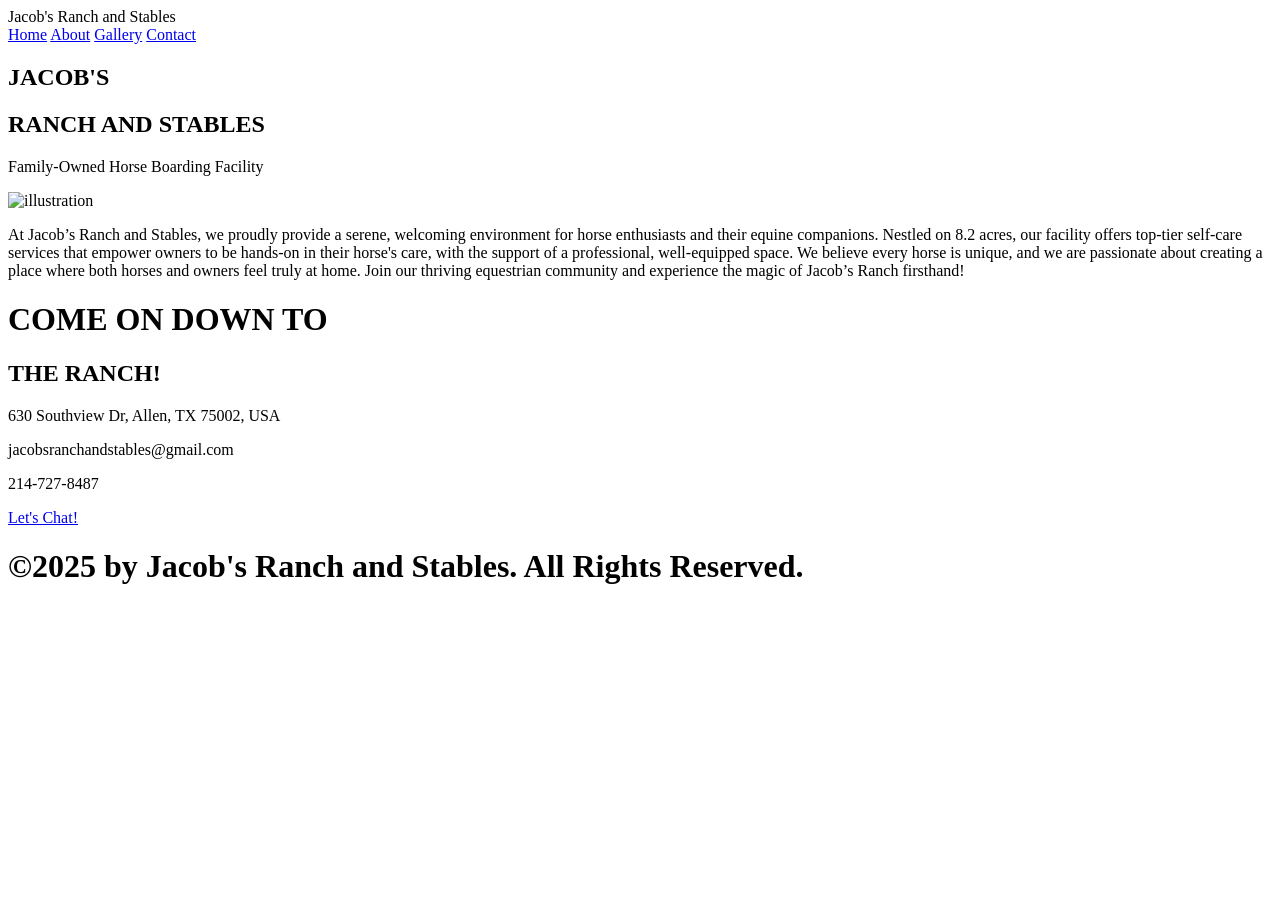
==== index.html @ 166f8150 "with favicon" ====
<!DOCTYPE html>
<html lang="en">

<head>
    <link rel="icon" href="/favicon.png" type="image/png" />
    <meta charset="UTF-8"/>
    <meta name="viewport" content="width=device-width,
    initial-scale=1.0"/>
    <title>Jacob's Ranch and Stables</title>
    <link rel="stylesheet" href="styles.css"/>
</head>

<body>
    <nav>
        <div class="logo">Jacob's Ranch and Stables</div>
        <div class="nav-items">
            <a href="index.html">Home</a>
            <a href="about.html">About</a>
            <!-- <a href="team.html">Meet The Team</a> -->
            <a href="gallery.html">Gallery</a>
            <a href="contact.html">Contact</a>
        </div>
    </nav>
    
    
    
    <section class="hero">
        <div class="title">
            <h1>JACOB'S</h1>
            <h2>RANCH AND STABLES</h2>
            <p>Family-Owned Horse Boarding Facility</p>

        </div>
        <img src="./stables.jpg" alt="illustration" class="hero-image">
    </section>


    <!---about us section -->
    <div class="services">
        <!-- <h1>ABOUT US</h1> -->
        <div class="about">
                <p> At Jacob’s Ranch and Stables, we proudly provide a serene, welcoming environment for horse enthusiasts and their equine companions. Nestled on 8.2 acres, our facility offers top-tier self-care services that empower owners to be hands-on in their horse's care, with the support of a professional, well-equipped space. We believe every horse is unique, and we are passionate about creating a place where both horses and owners feel truly at home. Join our thriving equestrian community and experience the magic of Jacob’s Ranch firsthand!
                </p>
        </div>
    </div>

    <div class="comedown">
        <h1>COME ON DOWN TO</h1>
        <h2>THE RANCH!</h2>
        <p>630 Southview Dr, Allen, TX 75002, USA</p>
        <p>jacobsranchandstables@gmail.com</p>
        <p>214-727-8487</p>
        <a href="contact.html" class="chat-button">Let's Chat!</a>
    </div>
    
    

        <div class="copyright">
            <h1>©2025 by Jacob's Ranch and Stables. All Rights Reserved.</h1>
        </div>
        

</body>

</html>
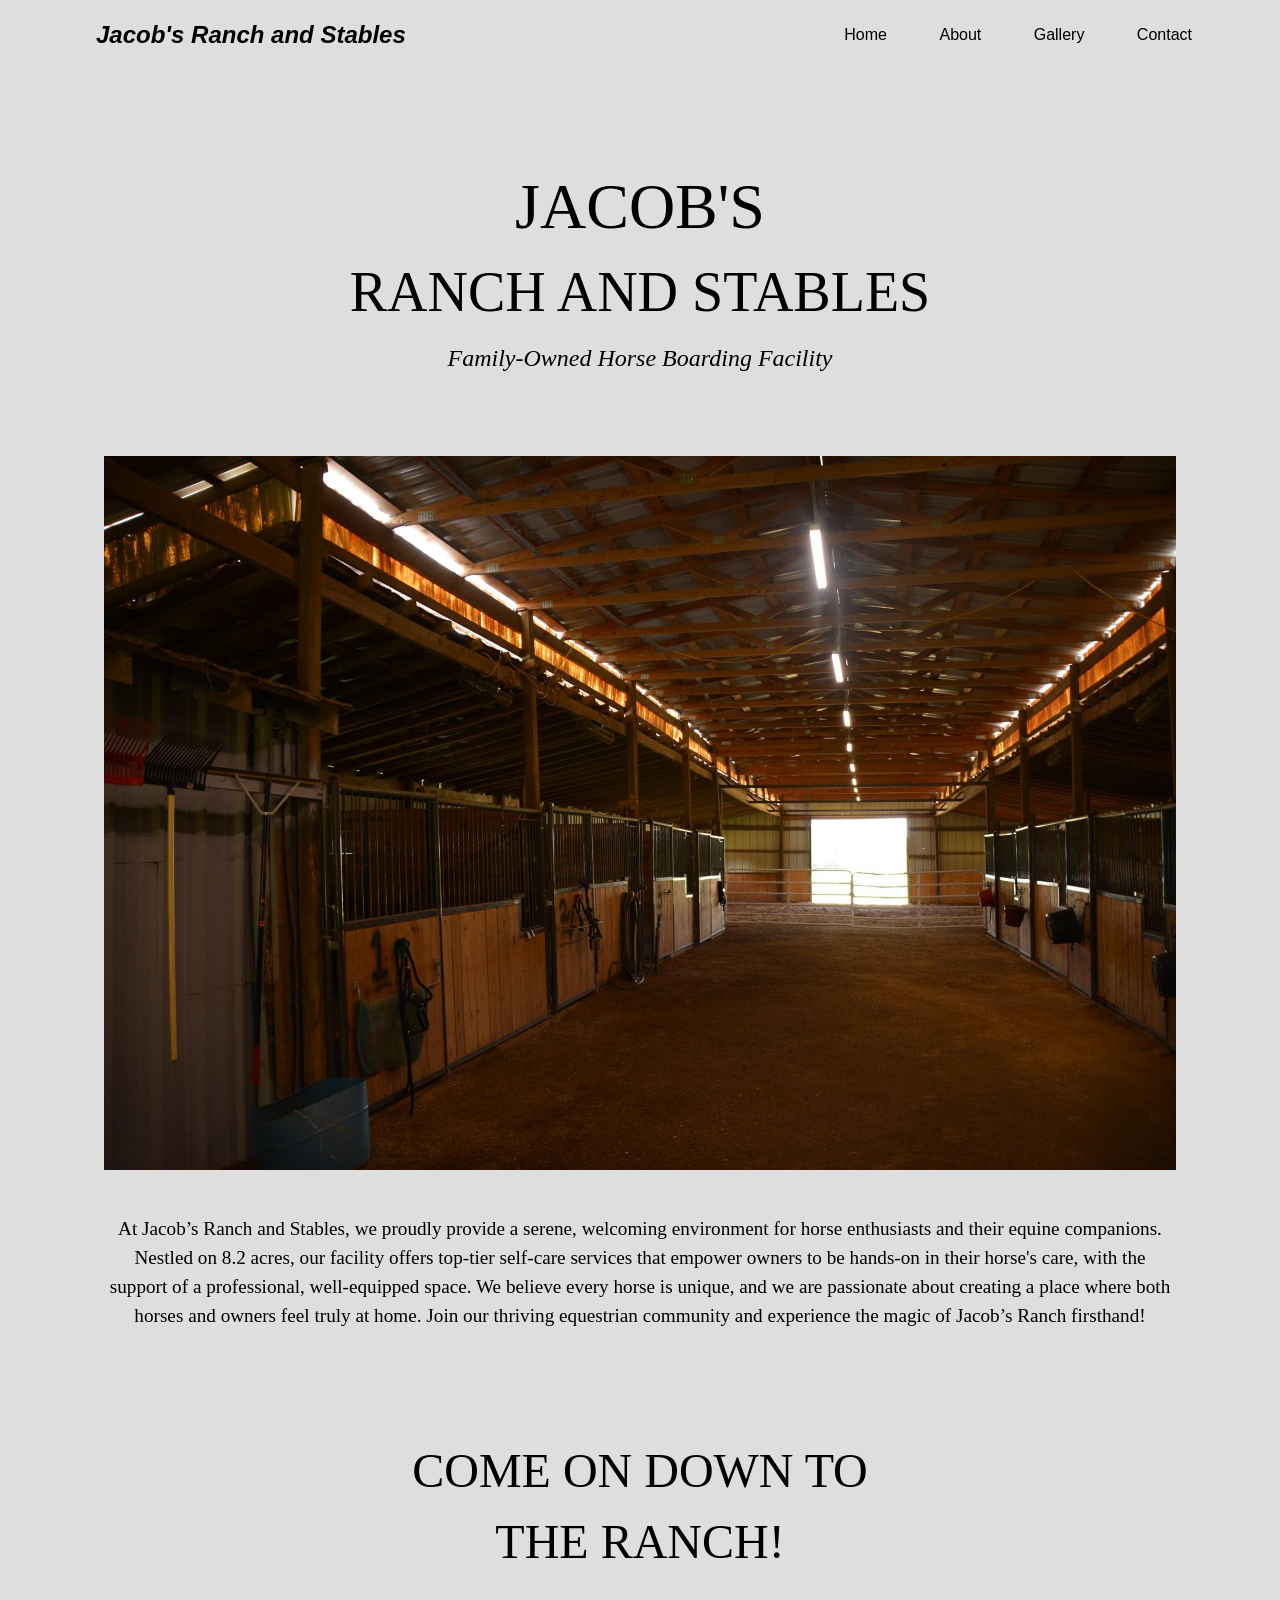
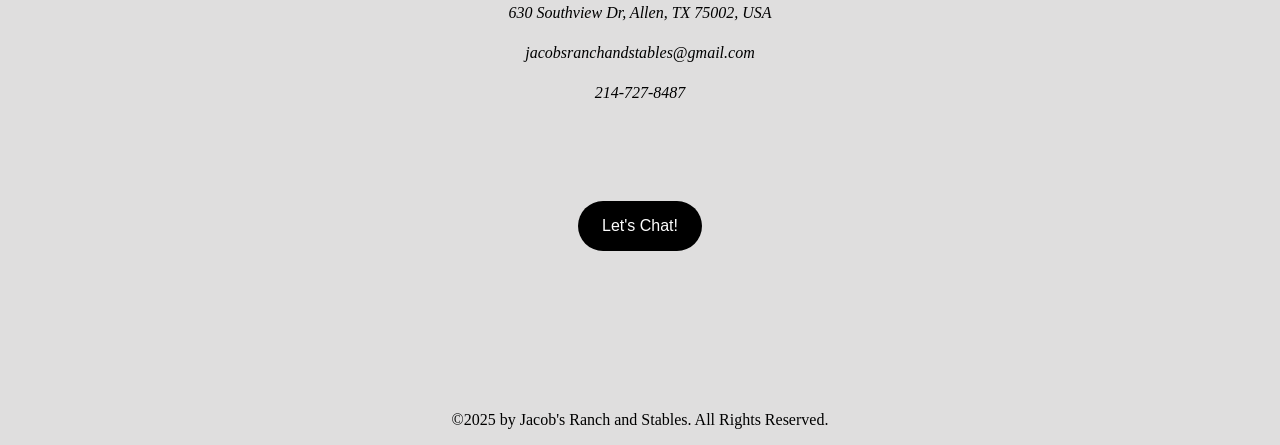
==== commit 6e0cf60a: "fixes + responsive" ====
--- a/index.html
+++ b/index.html
@@ -1,65 +1,81 @@
 <!DOCTYPE html>
 <html lang="en">
+  <head>
+    <link rel="icon" href="images/favicon.png" type="image/png" />
+    <meta charset="UTF-8" />
+    <meta
+      name="viewport"
+      content="width=device-width,
+    initial-scale=1.0"
+    />
+    <title>Jacob's Ranch and Stables</title>
+    <link rel="stylesheet" href="styles.css" />
+  </head>
 
-<head>
-    <link rel="icon" href="/favicon.png" type="image/png" />
-    <meta charset="UTF-8"/>
-    <meta name="viewport" content="width=device-width,
-    initial-scale=1.0"/>
-    <title>Jacob's Ranch and Stables</title>
-    <link rel="stylesheet" href="styles.css"/>
-</head>
+  <body>
+    <nav>
+      <div class="logo">Jacob's Ranch and Stables</div>
+      <div class="nav-items">
+        <a href="index.html">Home</a>
+        <a href="about.html">About</a>
+        <!-- <a href="team.html">Meet The Team</a> -->
+        <a href="gallery.html">Gallery</a>
+        <a href="contact.html">Contact</a>
+      </div>
+      <!-- HAMBURGER (mobile only) -->
+      <div class="hamburger">
+        <span></span>
+        <span></span>
+        <span></span>
+      </div>
 
-<body>
-    <nav>
-        <div class="logo">Jacob's Ranch and Stables</div>
-        <div class="nav-items">
-            <a href="index.html">Home</a>
-            <a href="about.html">About</a>
-            <!-- <a href="team.html">Meet The Team</a> -->
-            <a href="gallery.html">Gallery</a>
-            <a href="contact.html">Contact</a>
-        </div>
+      <!-- MOBILE MENU -->
+      <div class="mobile-menu">
+        <a href="index.html">Home</a>
+        <a href="about.html">About</a>
+        <a href="gallery.html">Gallery</a>
+        <a href="contact.html">Contact</a>
+      </div>
     </nav>
-    
-    
-    
+
     <section class="hero">
-        <div class="title">
-            <h1>JACOB'S</h1>
-            <h2>RANCH AND STABLES</h2>
-            <p>Family-Owned Horse Boarding Facility</p>
-
-        </div>
-        <img src="./stables.jpg" alt="illustration" class="hero-image">
+      <div class="title">
+        <h1>JACOB'S</h1>
+        <h2>RANCH AND STABLES</h2>
+        <p>Family-Owned Horse Boarding Facility</p>
+      </div>
+      <img src="images/stables.jpg" alt="illustration" class="hero-image" />
     </section>
-
 
     <!---about us section -->
     <div class="services">
-        <!-- <h1>ABOUT US</h1> -->
-        <div class="about">
-                <p> At Jacob’s Ranch and Stables, we proudly provide a serene, welcoming environment for horse enthusiasts and their equine companions. Nestled on 8.2 acres, our facility offers top-tier self-care services that empower owners to be hands-on in their horse's care, with the support of a professional, well-equipped space. We believe every horse is unique, and we are passionate about creating a place where both horses and owners feel truly at home. Join our thriving equestrian community and experience the magic of Jacob’s Ranch firsthand!
-                </p>
-        </div>
+      <!-- <h1>ABOUT US</h1> -->
+      <div class="about">
+        <p>
+          At Jacob’s Ranch and Stables, we proudly provide a serene, welcoming
+          environment for horse enthusiasts and their equine companions. Nestled
+          on 8.2 acres, our facility offers top-tier self-care services that
+          empower owners to be hands-on in their horse's care, with the support
+          of a professional, well-equipped space. We believe every horse is
+          unique, and we are passionate about creating a place where both horses
+          and owners feel truly at home. Join our thriving equestrian community
+          and experience the magic of Jacob’s Ranch firsthand!
+        </p>
+      </div>
     </div>
 
     <div class="comedown">
-        <h1>COME ON DOWN TO</h1>
-        <h2>THE RANCH!</h2>
-        <p>630 Southview Dr, Allen, TX 75002, USA</p>
-        <p>jacobsranchandstables@gmail.com</p>
-        <p>214-727-8487</p>
-        <a href="contact.html" class="chat-button">Let's Chat!</a>
+      <h1>COME ON DOWN TO</h1>
+      <h2>THE RANCH!</h2>
+      <p>630 Southview Dr, Allen, TX 75002, USA</p>
+      <p>jacobsranchandstables@gmail.com</p>
+      <p>214-727-8487</p>
+      <a href="contact.html" class="chat-button">Let's Chat!</a>
     </div>
-    
-    
 
-        <div class="copyright">
-            <h1>©2025 by Jacob's Ranch and Stables. All Rights Reserved.</h1>
-        </div>
-        
-
-</body>
-
+    <div class="copyright">
+      <h1>©2025 by Jacob's Ranch and Stables. All Rights Reserved.</h1>
+    </div>
+    <script src="hamburger.js"></script>
+  </body>
 </html>
--- a/styles.css
+++ b/styles.css
@@ -0,0 +1,901 @@
+* {
+  box-sizing: border-box;
+  margin: 0;
+  padding: 0;
+  font-family: "Trebuchet MS", "Lucida Sans Unicode", "Lucida Grande",
+    "Lucida Sans", Arial, sans-serif;
+}
+html,
+body {
+  min-height: 100%;
+  background-color: #d3d1d178;
+}
+
+body {
+  display: flex;
+  flex-direction: column;
+}
+
+main {
+  flex: 1; /* Pushes footer to bottom */
+}
+
+/* HOME PAGE */
+nav {
+  height: 5vh; /* Set height relative to viewport height */
+  display: flex;
+  justify-content: space-between;
+  align-items: center;
+  padding: 0rem calc((100vw - 90%) / 2);
+  top: 1vw; /* top spacing*/
+}
+
+nav {
+  position: relative;
+  z-index: 1000;
+}
+
+.logo {
+  color: #000000;
+  font-size: 1.5rem; /* Use rem for font size */
+  font-weight: bold;
+  font-style: italic;
+  padding: 0 2rem;
+}
+
+nav .nav-items a {
+  text-decoration: none;
+  color: #000000;
+  padding: 0 1.5rem;
+  transition: color 0.3s ease-in-out;
+}
+
+nav .nav-items a:hover {
+  color: #000ac0 !important;
+}
+
+.hero {
+  display: flex;
+  flex-direction: column;
+  justify-content: center;
+  align-items: center;
+  height: auto;
+  text-align: center;
+  padding: 5vh 5vw; /* Tighter padding using relative units */
+  max-width: 1200px; /* Set max-width to prevent it from stretching too wide */
+  margin: 0 auto; /* Center align horizontally */
+}
+
+.hero {
+  position: relative;
+  z-index: 1;
+}
+
+.hero-image {
+  width: 100%;
+  max-width: 100%;
+  height: auto;
+  margin-top: 0rem;
+  margin-bottom: 0rem;
+  object-fit: cover;
+  display: block;
+}
+
+.title h1 {
+  margin-top: 5rem;
+  margin-bottom: 1rem;
+  font-size: 4rem; /* Use rem */
+  font-family: "Playfair Display", serif;
+  font-weight: 300;
+}
+
+.title h2 {
+  margin-top: 0rem;
+  margin-bottom: 1rem;
+  font-size: 3.5rem; /* Use rem */
+  font-family: "Playfair Display", serif;
+  font-weight: 300;
+}
+
+.title p {
+  margin-bottom: 5rem;
+  font-size: 1.5rem;
+  line-height: 1.5;
+  font-family: "Linotype Didot", serif;
+  font-style: italic;
+}
+
+/* About Us section */
+.services {
+  display: flex;
+  flex-direction: column; /* Align items vertically */
+  align-items: center; /* Center items horizontally */
+  height: auto;
+  padding: 5rem 5vw; /* Add padding for spacing */
+  max-width: 1200px; /* Set max-width to limit the size */
+  margin: 0 auto; /* Center align content */
+}
+
+.services h1 {
+  margin-top: 0 rem; /* Adjust the top margin */
+  margin-bottom: 2rem;
+  font-size: 3rem;
+  font-family: "Playfair Display", serif;
+  font-weight: 1;
+  letter-spacing: 0px;
+}
+
+.services p {
+  margin-top: -5rem;
+  margin-bottom: 0rem;
+  font-size: 1.2rem;
+  line-height: 1.5;
+  text-align: center;
+  font-family: "Palatino Linotype", serif;
+  text-indent: 0rem;
+}
+
+/* Comdown section */
+.comedown {
+  margin-top: 2rem;
+  display: flex;
+  flex-direction: column;
+  justify-content: center;
+  align-items: center;
+  text-align: center;
+}
+
+.comedown .chat-button {
+  display: inline-block;
+  margin-top: 5rem;
+  padding: 1rem 1.5rem;
+  font-size: 1rem;
+  border: none;
+  text-decoration: none;
+  color: #fdfdfd;
+  background: #000000;
+  cursor: pointer;
+  border-radius: 50px;
+  text-align: center;
+  transition: background 0.3s ease-in-out;
+}
+
+.comedown .chat-button:hover {
+  background: #0023eb;
+  color: #ffffff;
+}
+
+.comedown h1 {
+  margin-top: 10 rem;
+  margin-bottom: 1rem;
+  font-size: 3rem;
+  font-family: "Playfair Display", serif;
+  font-weight: 100;
+}
+
+.comedown h2 {
+  margin-top: 0;
+  margin-bottom: 2rem;
+  font-size: 3rem;
+  font-family: "Playfair Display", serif;
+  font-weight: 100;
+}
+
+.comedown p {
+  margin-bottom: 1rem;
+  font-size: 1rem;
+  line-height: 1.5;
+  font-family: "Linotype Didot", serif;
+  font-style: italic;
+}
+
+/* Copyright */
+.copyright h1 {
+  display: flex;
+  flex-direction: column;
+  justify-content: center;
+  align-items: center;
+  text-align: center;
+  margin-top: 10rem;
+  margin-bottom: 1rem;
+  font-size: 1rem;
+  font-family: "Playfair Display", serif;
+  font-weight: 100;
+}
+
+/* ABOUT PAGE */
+.about-section {
+  position: relative; /* Allows absolute positioning of the image */
+  display: flex;
+  align-items: center; /* Vertically center the content */
+  justify-content: flex-start; /* Align text content to the left */
+  height: 100vh; /* Full viewport height */
+  padding: 0 5vw 0 5vw; /* Add space on both sides of the screen */
+}
+
+.about-image {
+  position: absolute; /* Image is positioned absolutely */
+  top: 5vw; /* Add margin to the top side of the image */
+  right: 5vw; /* Add margin to the right side of the image */
+  width: 55%; /* Image width is set to 55% */
+  height: 100%; /* Ensure the image takes the full height of the section */
+  background-image: url("images/1Horse.jpg"); /* Set the image */
+  background-size: cover; /* Ensure the image covers the section */
+  background-position: center; /* Position the image in the center */
+  background-repeat: no-repeat;
+  z-index: 0; /* Image stays behind the text box */
+}
+
+.about-content {
+  position: relative; /* Ensure content stays above the image */
+  background: rgba(244, 243, 243, 0.74); /* Transparent background */
+  padding: 2rem; /* Padding inside the text box */
+  max-width: 600px; /* Limit the max width of the text box */
+  width: 45%; /* Text box width is 45% of the section */
+  z-index: 1; /* Ensure content stays above the image */
+  box-shadow: 0px 10px 30px rgba(0, 0, 0, 0.1); /* Shadow for readability */
+  text-align: left; /* Align the text to the left */
+  top: 5vw; /* Add margin to the top side of the text box */
+}
+
+.about-content h1 {
+  font-size: 2.6rem;
+  font-family: "Playfair Display", serif;
+  font-weight: 100;
+  margin-bottom: 20px;
+  text-align: center;
+}
+
+.about-content p {
+  font-size: 1rem;
+  line-height: 1.6;
+  font-family: "Raleway", serif;
+  color: #000000;
+  margin-bottom: 20px;
+  padding-left: 2rem; /* Moves the paragraph text slightly to the right */
+  text-indent: 1rem;
+}
+
+/* Ensuring responsiveness for smaller screens */
+@media screen and (max-width: 1024px) {
+  .about-image {
+    width: 100%; /* Image spans full width */
+    height: 50vh; /* Adjust image height */
+    right: 0; /* Reset the right margin */
+  }
+
+  .about-content {
+    max-width: 100%; /* Text box takes full width on smaller screens */
+    margin-left: 0; /* Reset margin */
+  }
+}
+
+@media screen and (max-width: 768px) {
+  .about-image {
+    height: 40vh; /* Further reduce image height */
+  }
+
+  .about-content {
+    max-width: 100%; /* Text box takes full width on mobile */
+  }
+}
+
+/* Amenities section */
+.amenities {
+  padding-top: 5rem;
+  display: flex;
+  flex-direction: column;
+  justify-content: center;
+  align-items: center;
+  text-align: center;
+  padding-bottom: 5rem;
+}
+
+.amenities h1 {
+  margin-top: 7rem;
+  margin-bottom: 3rem;
+  font-size: 1.2rem;
+  font-family: "Linotype Didot", serif;
+  font-weight: 100;
+  font-style: italic;
+}
+
+.amenities h2 {
+  margin-bottom: 3rem;
+  font-size: 3rem;
+  font-family: "Playfair Display", serif;
+  font-weight: 100;
+}
+
+/* Grid for Amenities */
+.amenities-grid {
+  display: grid;
+  grid-template-columns: repeat(3, 1fr);
+  gap: 2rem 6rem;
+  max-width: 1200px;
+  width: 60%;
+}
+
+.amenities-grid p {
+  font-size: 1.3rem;
+  font-family: "Times New Roman", sans-serif;
+  font-weight: 400;
+  margin-bottom: 1.2rem;
+}
+
+/* Services Section */
+.services-title {
+  text-align: center;
+  margin-top: 5rem;
+  margin-bottom: 2rem;
+}
+
+.services-title h2 {
+  font-size: 3rem;
+  font-family: "Playfair Display", serif;
+  font-weight: 100;
+}
+
+.services-section {
+  position: relative;
+  background-image: url("images/mainBack.jpg");
+  background-size: cover;
+  background-position: center;
+  background-repeat: no-repeat;
+  padding: 10rem 10%;
+  text-align: center;
+}
+
+.services-container {
+  display: flex;
+  justify-content: center;
+  gap: 3rem;
+  max-width: 1200px;
+  margin: 0 auto;
+  position: relative;
+  z-index: 2;
+}
+
+.service-box {
+  background: rgba(255, 255, 255, 0.9);
+  padding: 2rem;
+  max-width: 260px;
+  text-align: center;
+  border-radius: 0px;
+  box-shadow: 0px 10px 30px rgba(0, 0, 0, 0.1);
+  position: relative;
+}
+
+.service-box h3 {
+  margin-bottom: 1rem;
+  font-size: 1.4rem;
+  font-family: "Playfair Display", serif;
+}
+
+.service-box p {
+  font-size: 1rem;
+  font-family: "Linotype Didot", serif;
+  font-weight: 100;
+  font-style: italic;
+}
+
+/* Number Circles */
+.service-number {
+  position: absolute;
+  top: -30px;
+  left: 50%;
+  transform: translateX(-50%);
+  width: 60px;
+  height: 60px;
+  background: rgba(240, 240, 240, 0.9);
+  border-radius: 50%;
+  font-size: 1.5rem;
+  font-weight: bold;
+  display: flex;
+  justify-content: center;
+  align-items: center;
+}
+
+/* MEET THE TEAM PAGE */
+.team-section {
+  text-align: center;
+  padding: 5rem 0;
+}
+
+.team-section h1 {
+  font-size: 4rem;
+  font-family: "Playfair Display", serif;
+  font-weight: 100;
+  margin-bottom: 60px;
+}
+
+/* Slideshow Container */
+.slideshow-container {
+  position: relative;
+  max-width: 900px;
+  margin: auto;
+}
+
+/* Team Member Container */
+.team-member {
+  display: none;
+  align-items: center;
+  justify-content: space-between;
+  width: 100%;
+  padding: 2rem;
+  background: #f8f8f8;
+  border-radius: 10px;
+  box-shadow: 0px 10px 30px rgba(0, 0, 0, 0.1);
+}
+
+/* Team Member Image */
+.team-member img {
+  width: 50%;
+  max-width: 400px;
+  border-radius: 10px;
+}
+
+/* Right-Side Text Box */
+.team-info {
+  background: white;
+  padding: 3rem;
+  box-shadow: 5px 5px 20px rgba(0, 0, 0, 0.2);
+  flex: 1;
+  text-align: center; /* Center text inside box */
+  display: flex;
+  flex-direction: column;
+  align-items: center; /* Centers text horizontally */
+  justify-content: center; /* Centers text vertically */
+  height: 100%; /* Ensure full height */
+}
+
+.team-info h2 {
+  font-size: 3rem;
+  font-family: "Playfair Display", serif;
+  margin-bottom: 0.5rem;
+}
+
+.team-role {
+  font-size: 1.5rem;
+  font-style: italic;
+}
+
+/* Navigation Dots */
+.dots-container {
+  text-align: center;
+  margin-top: 1rem;
+  margin-bottom: 1rem; /* Reduce space before copyright */
+}
+
+.dot {
+  height: 12px;
+  width: 12px;
+  margin: 0 5px;
+  background-color: #bbb;
+  border-radius: 50%;
+  display: inline-block;
+  transition: background-color 0.3s;
+  cursor: pointer;
+}
+
+.dot.active {
+  background-color: black;
+}
+
+/* Navigation Arrows */
+.prev,
+.next {
+  position: absolute;
+  top: 50%;
+  transform: translateY(-50%);
+  font-size: 30px;
+  cursor: pointer;
+  padding: 10px;
+  color: white;
+  background: rgba(0, 0, 0, 0.5);
+  border-radius: 50%;
+}
+
+.prev {
+  left: -50px;
+}
+
+.next {
+  right: -50px;
+}
+
+/* Fade Animation */
+.fade {
+  animation: fadeEffect 2s;
+}
+
+@keyframes fadeEffect {
+  from {
+    opacity: 0.8;
+  }
+  to {
+    opacity: 1;
+  }
+}
+
+/* GALLERY PAGE */
+.gallery-section {
+  text-align: center;
+  padding: 5rem 0;
+}
+
+.gallery-section h1 {
+  font-size: 4rem;
+  font-family: "Playfair Display", serif;
+  font-weight: 100;
+  margin-bottom: 40px;
+}
+
+/* Slideshow Container */
+.slideshow-container {
+  position: relative;
+  max-width: 900px;
+  margin: auto;
+  overflow: hidden; /* Prevents overflow */
+}
+
+/* Gallery Slide Styling */
+.gallery-slide {
+  display: none;
+  justify-content: center;
+  align-items: center;
+  width: 100%;
+}
+
+.gallery-slide img {
+  width: 100%;
+  max-height: 500px;
+  object-fit: cover;
+  border-radius: 10px;
+}
+
+/* Navigation Dots */
+.dots-container {
+  text-align: center;
+  margin-top: 1rem;
+}
+
+.dot {
+  height: 12px;
+  width: 12px;
+  margin: 0 5px;
+  background-color: #bbb;
+  border-radius: 50%;
+  display: inline-block;
+  transition: background-color 0.3s;
+  cursor: pointer;
+}
+
+.dot.active {
+  background-color: black;
+}
+
+/* Navigation Arrows */
+.prev,
+.next {
+  position: absolute;
+  top: 50%;
+  transform: translateY(-50%);
+  font-size: 30px;
+  cursor: pointer;
+  padding: 10px;
+  color: white;
+  background: rgba(0, 0, 0, 0.5);
+  border-radius: 50%;
+}
+
+.prev {
+  left: 10px;
+}
+
+.next {
+  right: 10px;
+}
+
+/* Fade Animation */
+.fade {
+  animation: fadeEffect 2s;
+}
+
+@keyframes fadeEffect {
+  from {
+    opacity: 0.8;
+  }
+  to {
+    opacity: 1;
+  }
+}
+
+/* CONTACT SECTION */
+.contact-container {
+  display: flex;
+  justify-content: space-between;
+  align-items: center;
+  max-width: 1100px;
+  margin: auto;
+  padding: 4rem 0;
+}
+
+/* Left Side: Ranch Information */
+.contact-info {
+  width: 40%;
+  text-align: center; /* Center all text */
+  padding-right: 2rem;
+  display: flex;
+  flex-direction: column;
+  justify-content: center; /* Center vertically */
+  align-items: center; /* Center horizontally */
+}
+
+/* Contact Info Section */
+.contact-info h1 {
+  margin-top: 6rem;
+  margin-bottom: 1rem;
+  font-size: 3rem;
+  font-family: "Playfair Display", serif;
+  font-weight: 100;
+}
+
+.contact-info p {
+  margin-bottom: 1rem;
+  font-size: 1rem;
+  line-height: 1.5;
+  font-family: "Linotype Didot", serif; /* Set font family to Linotype Didot */
+  font-style: italic; /* Make text italic */
+}
+
+/* Right Side: Contact Form */
+.contact-form {
+  margin-top: 5rem;
+  width: 55%;
+  background: #ffffff;
+  padding: 2rem;
+  box-shadow: 0px 10px 30px rgba(0, 0, 0, 0.1);
+}
+
+/* Input Box Styling */
+.form-group {
+  display: flex;
+  justify-content: space-between;
+}
+
+.input-box {
+  width: 48%;
+  margin-bottom: 1rem;
+}
+
+.input-box label {
+  display: block;
+  font-size: 1rem;
+  margin-bottom: 0.3rem;
+}
+
+.input-box input,
+.input-box textarea {
+  width: 100%;
+  padding: 0.8rem;
+  border: none;
+  border-bottom: 2px solid black;
+  font-size: 1rem;
+  outline: none;
+}
+
+.input-box input:focus,
+.input-box textarea:focus {
+  border-bottom: 2px solid #000ac0;
+}
+
+/* Submit Button */
+.submit-button {
+  width: 100%;
+  padding: 1rem;
+  font-size: 1.2rem;
+  background: black;
+  color: white;
+  border: none;
+  cursor: pointer;
+  margin-top: 1rem;
+  font-style: italic;
+}
+
+.submit-button:hover {
+  background: #000ac0;
+}
+
+/* Responsive Fix for Smaller Screens */
+@media screen and (max-width: 1024px) {
+  .about-section {
+    flex-direction: column;
+    height: auto;
+    padding: 3rem 5%;
+  }
+
+  .about-content {
+    max-width: 100%;
+    text-align: center;
+  }
+
+  .about-image {
+    width: 80%;
+    height: 50vh; /* Smaller height for mobile */
+    position: relative;
+  }
+
+  .amenities-grid {
+    grid-template-columns: repeat(2, 1fr); /* Switch to 2 columns */
+    gap: 1.5rem 4rem;
+  }
+
+  .services-container {
+    flex-direction: column;
+    align-items: center;
+    gap: 2rem;
+  }
+}
+
+@media screen and (max-width: 768px) {
+  .amenities-grid {
+    grid-template-columns: repeat(1, 1fr); /* Switch to 1 column for mobile */
+    text-align: center;
+  }
+}
+
+/* RESPONSIVE FIXES */
+
+/* Tablet + small laptop adjustments */
+@media screen and (max-width: 1024px) {
+  /* NAV: hide desktop links so hamburger can appear */
+  .nav-items {
+    display: none;
+  }
+
+  /* Allow mobile hamburger */
+  .hamburger {
+    display: flex;
+  }
+
+  /* ABOUT PAGE stacks vertically */
+  .about-section {
+    flex-direction: column;
+    height: auto;
+    padding-top: 3rem;
+  }
+
+  .about-image {
+    position: relative;
+    width: 100%;
+    height: 50vh;
+    top: 0;
+    right: 0;
+  }
+
+  .about-content {
+    width: 100%;
+    top: 0;
+    margin-top: 2rem;
+    text-align: left;
+  }
+
+  /* Amenities: shrink to 2 per row */
+  .amenities-grid {
+    grid-template-columns: repeat(2, 1fr);
+    gap: 2rem;
+  }
+
+  /* Services section stacks vertically */
+  .services-container {
+    flex-direction: column;
+    gap: 2rem;
+    align-items: center;
+  }
+
+  /* Contact page stacks */
+  .contact-container {
+    flex-direction: column;
+    text-align: center;
+  }
+
+  .contact-info,
+  .contact-form {
+    width: 100%;
+  }
+
+  .form-group {
+    flex-direction: column;
+  }
+
+  .input-box {
+    width: 100%;
+  }
+}
+
+/* Phone screens */
+@media screen and (max-width: 768px) {
+  /* Amenities: 1 per row */
+  .amenities-grid {
+    grid-template-columns: repeat(1, 1fr);
+  }
+
+  /* Slight text shrink to fit phones */
+  .title h1 {
+    font-size: 3rem;
+  }
+  .title h2 {
+    font-size: 2.3rem;
+  }
+  .title p {
+    font-size: 1.2rem;
+  }
+
+  /* Gallery title shrink */
+  .gallery-section h1 {
+    font-size: 3rem;
+  }
+}
+/* Fix nav touching the top on phones */
+@media screen and (max-width: 768px) {
+  nav {
+    padding-top: 1.2rem !important;
+  }
+}
+
+/* Fix nav touching the top on phones */
+@media screen and (max-width: 768px) {
+  nav {
+    padding-top: 1.2rem !important;
+  }
+}
+
+/* Hamburger hidden by default */
+.hamburger {
+  display: none;
+  flex-direction: column;
+  cursor: pointer;
+  padding-right: 2rem;
+}
+
+.hamburger span {
+  width: 25px;
+  height: 3px;
+  background: black;
+  margin: 4px 0;
+  transition: 0.3s;
+}
+
+.mobile-menu {
+  display: none;
+  flex-direction: column;
+  background: white;
+  width: 100%;
+  position: absolute;
+  top: 100%;
+  left: 0;
+  box-shadow: 0 10px 25px rgba(0, 0, 0, 0.15);
+}
+
+.mobile-menu a {
+  padding: 1rem;
+  text-align: center;
+  text-decoration: none;
+  color: black;
+  border-bottom: 1px solid #eee;
+}
+
+.mobile-menu.show {
+  display: flex;
+}
+
+/* Show hamburger on phone */
+@media screen and (max-width: 768px) {
+  .nav-items {
+    display: none;
+  }
+  .hamburger {
+    display: flex;
+  }
+}
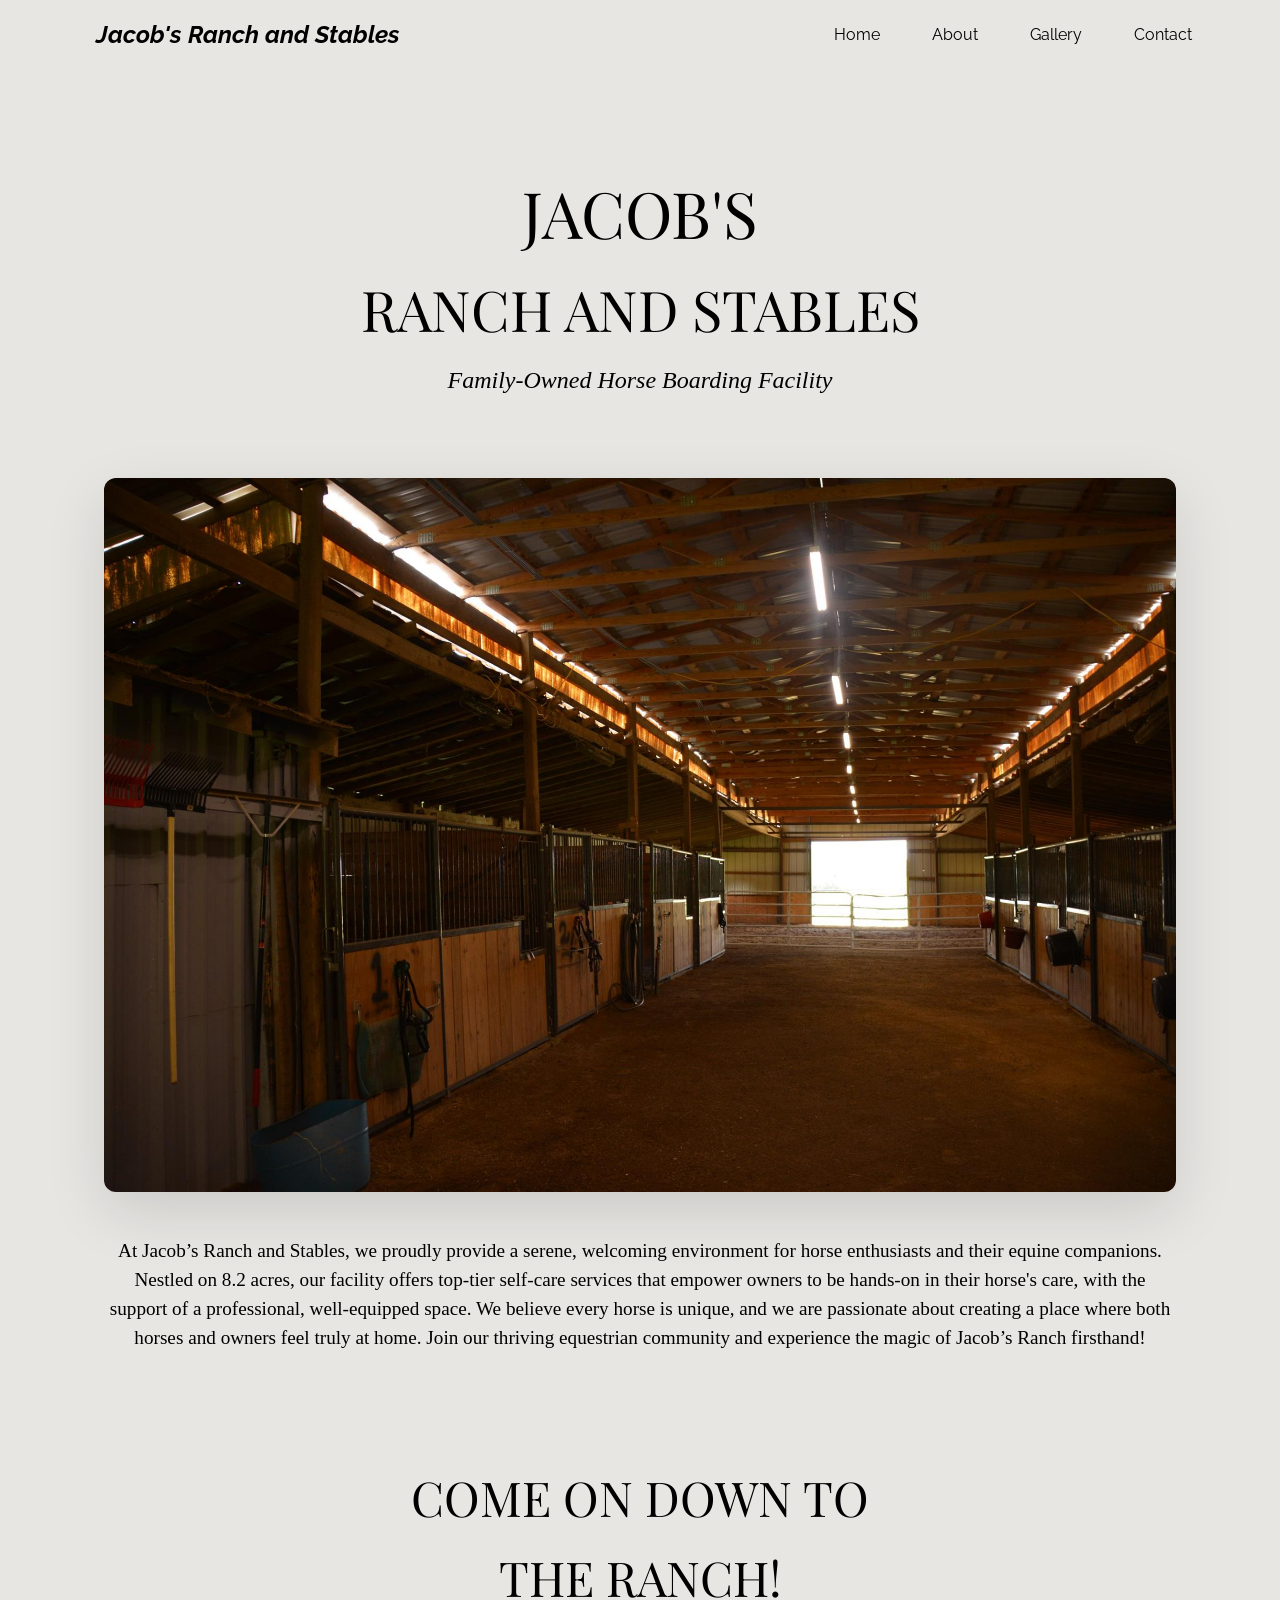
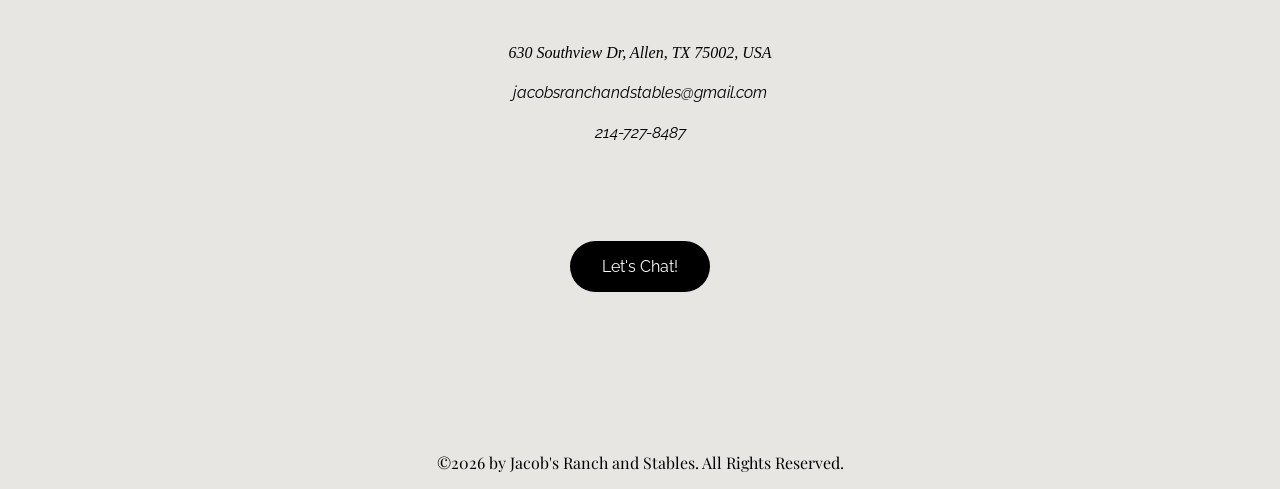
==== commit 2061df59: "chuzz edits" ====
--- a/index.html
+++ b/index.html
@@ -1,81 +1,79 @@
 <!DOCTYPE html>
 <html lang="en">
-  <head>
-    <link rel="icon" href="images/favicon.png" type="image/png" />
-    <meta charset="UTF-8" />
-    <meta
-      name="viewport"
-      content="width=device-width,
-    initial-scale=1.0"
-    />
-    <title>Jacob's Ranch and Stables</title>
-    <link rel="stylesheet" href="styles.css" />
-  </head>
+<head>
+  <link rel="icon" href="images/favicon.png" type="image/png" />
+  <meta charset="UTF-8" />
+  <meta name="viewport" content="width=device-width, initial-scale=1.0" />
+  <title>Jacob's Ranch and Stables</title>
+  <link rel="stylesheet" href="styles.css" />
+</head>
 
-  <body>
-    <nav>
-      <div class="logo">Jacob's Ranch and Stables</div>
-      <div class="nav-items">
-        <a href="index.html">Home</a>
-        <a href="about.html">About</a>
-        <!-- <a href="team.html">Meet The Team</a> -->
-        <a href="gallery.html">Gallery</a>
-        <a href="contact.html">Contact</a>
-      </div>
-      <!-- HAMBURGER (mobile only) -->
-      <div class="hamburger">
-        <span></span>
-        <span></span>
-        <span></span>
-      </div>
-
-      <!-- MOBILE MENU -->
-      <div class="mobile-menu">
-        <a href="index.html">Home</a>
-        <a href="about.html">About</a>
-        <a href="gallery.html">Gallery</a>
-        <a href="contact.html">Contact</a>
-      </div>
-    </nav>
-
-    <section class="hero">
-      <div class="title">
-        <h1>JACOB'S</h1>
-        <h2>RANCH AND STABLES</h2>
-        <p>Family-Owned Horse Boarding Facility</p>
-      </div>
-      <img src="images/stables.jpg" alt="illustration" class="hero-image" />
-    </section>
-
-    <!---about us section -->
-    <div class="services">
-      <!-- <h1>ABOUT US</h1> -->
-      <div class="about">
-        <p>
-          At Jacob’s Ranch and Stables, we proudly provide a serene, welcoming
-          environment for horse enthusiasts and their equine companions. Nestled
-          on 8.2 acres, our facility offers top-tier self-care services that
-          empower owners to be hands-on in their horse's care, with the support
-          of a professional, well-equipped space. We believe every horse is
-          unique, and we are passionate about creating a place where both horses
-          and owners feel truly at home. Join our thriving equestrian community
-          and experience the magic of Jacob’s Ranch firsthand!
-        </p>
-      </div>
+<body>
+  <div class="aurora-bg" aria-hidden="true"></div>
+  <nav>
+    <a href="index.html" class="logo">Jacob's Ranch and Stables</a>
+    <div class="nav-items">
+      <a href="index.html">Home</a>
+      <a href="about.html">About</a>
+      <!-- <a href="team.html">Meet The Team</a> -->
+      <a href="gallery.html">Gallery</a>
+      <a href="contact.html">Contact</a>
+    </div>
+    <!-- HAMBURGER (mobile only) -->
+    <div class="hamburger">
+      <span></span>
+      <span></span>
+      <span></span>
     </div>
 
-    <div class="comedown">
-      <h1>COME ON DOWN TO</h1>
-      <h2>THE RANCH!</h2>
-      <p>630 Southview Dr, Allen, TX 75002, USA</p>
-      <p>jacobsranchandstables@gmail.com</p>
-      <p>214-727-8487</p>
-      <a href="contact.html" class="chat-button">Let's Chat!</a>
+    <!-- MOBILE MENU -->
+    <div class="mobile-menu">
+      <a href="index.html">Home</a>
+      <a href="about.html">About</a>
+      <a href="gallery.html">Gallery</a>
+      <a href="contact.html">Contact</a>
     </div>
+  </nav>
 
-    <div class="copyright">
-      <h1>©2025 by Jacob's Ranch and Stables. All Rights Reserved.</h1>
+  <section class="hero">
+    <div class="title">
+      <h1>JACOB'S</h1>
+      <h2>RANCH AND STABLES</h2>
+      <p>Family-Owned Horse Boarding Facility</p>
     </div>
-    <script src="hamburger.js"></script>
-  </body>
-</html>
+    <img src="images/stables.jpg" alt="Jacob's Ranch stables" class="hero-image" />
+  </section>
+
+  <!---about us section -->
+  <div class="services animate-on-scroll">
+    <!-- <h1>ABOUT US</h1> -->
+    <div class="about">
+      <p>
+        At Jacob’s Ranch and Stables, we proudly provide a serene, welcoming
+        environment for horse enthusiasts and their equine companions. Nestled
+        on 8.2 acres, our facility offers top-tier self-care services that
+        empower owners to be hands-on in their horse's care, with the support
+        of a professional, well-equipped space. We believe every horse is
+        unique, and we are passionate about creating a place where both horses
+        and owners feel truly at home. Join our thriving equestrian community
+        and experience the magic of Jacob’s Ranch firsthand!
+      </p>
+    </div>
+  </div>
+
+  <div class="comedown animate-on-scroll">
+    <h1>COME ON DOWN TO</h1>
+    <h2>THE RANCH!</h2>
+<p>630 Southview Dr, Allen, TX 75002, USA</p>
+      <p><a href="mailto:jacobsranchandstables@gmail.com">jacobsranchandstables@gmail.com</a></p>
+      <p><a href="tel:2147278487">214-727-8487</a></p>
+    <a href="contact.html" class="chat-button glow-btn">Let's Chat!</a>
+  </div>
+
+  <div class="copyright">
+    <h1>©2026 by Jacob's Ranch and Stables. All Rights Reserved.</h1>
+  </div>
+  <script src="hamburger.js"></script>
+  <script src="app.js"></script>
+</body>
+</html>
--- a/styles.css
+++ b/styles.css
@@ -1,14 +1,73 @@
+@import url("https://fonts.googleapis.com/css2?family=Playfair+Display:ital,wght@0,300;0,400;0,600;1,400&family=Raleway:wght@400;500;600&display=swap");
 * {
   box-sizing: border-box;
   margin: 0;
   padding: 0;
-  font-family: "Trebuchet MS", "Lucida Sans Unicode", "Lucida Grande",
+  font-family: "Raleway", "Trebuchet MS", "Lucida Sans Unicode", "Lucida Grande",
     "Lucida Sans", Arial, sans-serif;
+}
+html {
+  scroll-behavior: smooth;
 }
 html,
 body {
   min-height: 100%;
-  background-color: #d3d1d178;
+  background-color: #e8e6e3;
+  overflow-x: hidden;
+}
+body {
+  position: relative;
+}
+.aurora-bg {
+  position: fixed;
+  inset: 0;
+  pointer-events: none;
+  z-index: -1;
+  background: linear-gradient(
+    160deg,
+    #f5f2ec 0%,
+    #e8e2d8 25%,
+    #efe9e0 50%,
+    #e5dfd4 75%,
+    #f2ede6 100%
+  );
+  background-size: 400% 400%;
+  animation: aurora-shift 25s ease-in-out infinite;
+  opacity: 1;
+}
+.aurora-bg::before {
+  content: "";
+  position: absolute;
+  inset: 0;
+  background: 
+    radial-gradient(ellipse 85% 55% at 15% 15%, rgba(160, 185, 155, 0.28) 0%, transparent 45%),
+    radial-gradient(ellipse 75% 45% at 90% 85%, rgba(205, 175, 130, 0.22) 0%, transparent 50%);
+  animation: aurora-shift 30s ease-in-out infinite reverse;
+}
+.aurora-bg::after {
+  content: "";
+  position: absolute;
+  inset: 0;
+  background-image: 
+    linear-gradient(rgba(0, 0, 0, 0.025) 1px, transparent 1px),
+    linear-gradient(90deg, rgba(0, 0, 0, 0.025) 1px, transparent 1px);
+  background-size: 44px 44px;
+  opacity: 0.7;
+}
+@keyframes aurora-shift {
+  0%, 100% { background-position: 0% 50%; }
+  50% { background-position: 100% 50%; }
+}
+
+.animate-on-scroll {
+  opacity: 0;
+  transform: translateY(28px);
+  transition: opacity 0.6s cubic-bezier(0.22, 1, 0.36, 1),
+    transform 0.6s cubic-bezier(0.22, 1, 0.36, 1);
+}
+.animate-on-scroll.visible {
+  opacity: 1;
+  transform: translateY(0);
 }
 
 body {
@@ -22,36 +81,50 @@
 
 /* HOME PAGE */
 nav {
-  height: 5vh; /* Set height relative to viewport height */
+  height: 5vh;
   display: flex;
   justify-content: space-between;
   align-items: center;
-  padding: 0rem calc((100vw - 90%) / 2);
-  top: 1vw; /* top spacing*/
+  padding: 1.5rem calc((100vw - 90%) / 2) 0;
 }
 
 nav {
-  position: relative;
+  position: sticky;
+  top: 0;
   z-index: 1000;
+  background: transparent;
+  transition: background 0.3s ease, box-shadow 0.3s ease;
+}
+nav.scrolled {
+  background: rgba(232, 230, 227, 0.92);
+  backdrop-filter: blur(12px);
+  -webkit-backdrop-filter: blur(12px);
+  box-shadow: 0 2px 20px rgba(0, 0, 0, 0.04);
 }
 
 .logo {
   color: #000000;
-  font-size: 1.5rem; /* Use rem for font size */
+  font-size: 1.5rem;
   font-weight: bold;
   font-style: italic;
   padding: 0 2rem;
+  transition: color 0.3s ease;
+  text-decoration: none;
+}
+.logo:hover {
+  color: #000ac0;
 }
 
 nav .nav-items a {
   text-decoration: none;
   color: #000000;
   padding: 0 1.5rem;
-  transition: color 0.3s ease-in-out;
+  transition: color 0.3s ease, transform 0.2s ease;
 }
 
 nav .nav-items a:hover {
   color: #000ac0 !important;
+  transform: translateY(-1px);
 }
 
 .hero {
@@ -69,6 +142,10 @@
 .hero {
   position: relative;
   z-index: 1;
+}
+.hero .title {
+  position: relative;
+  z-index: 2;
 }
 
 .hero-image {
@@ -79,6 +156,13 @@
   margin-bottom: 0rem;
   object-fit: cover;
   display: block;
+  border-radius: 12px;
+  box-shadow: 0 20px 60px rgba(0, 0, 0, 0.12);
+  transition: transform 0.5s cubic-bezier(0.22, 1, 0.36, 1), box-shadow 0.5s ease;
+}
+.hero-image:hover {
+  transform: scale(1.01);
+  box-shadow: 0 25px 70px rgba(0, 0, 0, 0.15);
 }
 
 .title h1 {
@@ -145,10 +229,11 @@
   text-align: center;
 }
 
-.comedown .chat-button {
+.comedown .chat-button,
+.glow-btn {
   display: inline-block;
   margin-top: 5rem;
-  padding: 1rem 1.5rem;
+  padding: 1rem 2rem;
   font-size: 1rem;
   border: none;
   text-decoration: none;
@@ -157,12 +242,22 @@
   cursor: pointer;
   border-radius: 50px;
   text-align: center;
-  transition: background 0.3s ease-in-out;
-}
-
-.comedown .chat-button:hover {
+  transition: all 0.35s cubic-bezier(0.22, 1, 0.36, 1);
+  position: relative;
+  overflow: hidden;
+}
+
+.comedown .chat-button:hover,
+.glow-btn:hover {
   background: #0023eb;
   color: #ffffff;
+  transform: translateY(-3px);
+  box-shadow: 0 10px 30px rgba(0, 35, 235, 0.35);
+}
+
+.comedown .chat-button:active,
+.glow-btn:active {
+  transform: translateY(-1px);
 }
 
 .comedown h1 {
@@ -187,6 +282,14 @@
   line-height: 1.5;
   font-family: "Linotype Didot", serif;
   font-style: italic;
+}
+.comedown p a {
+  color: inherit;
+  text-decoration: none;
+}
+.comedown p a:hover {
+  color: #000ac0;
+  text-decoration: underline;
 }
 
 /* Copyright */
@@ -227,15 +330,20 @@
 }
 
 .about-content {
-  position: relative; /* Ensure content stays above the image */
-  background: rgba(244, 243, 243, 0.74); /* Transparent background */
-  padding: 2rem; /* Padding inside the text box */
-  max-width: 600px; /* Limit the max width of the text box */
-  width: 45%; /* Text box width is 45% of the section */
-  z-index: 1; /* Ensure content stays above the image */
-  box-shadow: 0px 10px 30px rgba(0, 0, 0, 0.1); /* Shadow for readability */
-  text-align: left; /* Align the text to the left */
-  top: 5vw; /* Add margin to the top side of the text box */
+  position: relative;
+  background: rgba(244, 243, 243, 0.9);
+  padding: 2rem;
+  max-width: 600px;
+  width: 45%;
+  z-index: 1;
+  box-shadow: 0px 10px 30px rgba(0, 0, 0, 0.08);
+  text-align: left;
+  top: 5vw;
+  border-radius: 12px;
+  transition: box-shadow 0.3s ease, transform 0.3s ease;
+}
+.about-content:hover {
+  box-shadow: 0px 15px 40px rgba(0, 0, 0, 0.12);
 }
 
 .about-content h1 {
@@ -316,11 +424,34 @@
   width: 60%;
 }
 
+/* Liquid glass effect for amenities - soft frosted, subtle glossy rim */
 .amenities-grid p {
   font-size: 1.3rem;
   font-family: "Times New Roman", sans-serif;
   font-weight: 400;
   margin-bottom: 1.2rem;
+  padding: 1.25rem 1.5rem;
+  background: rgba(245, 243, 240, 0.4);
+  backdrop-filter: blur(8px);
+  -webkit-backdrop-filter: blur(8px);
+  border-radius: 14px;
+  transition: all 0.35s ease;
+  border: 1px solid rgba(180, 175, 170, 0.2);
+  box-shadow:
+    0 1px 4px rgba(0, 0, 0, 0.03),
+    inset 0 1px 0 rgba(255, 255, 255, 0.4);
+  text-align: center;
+  display: flex;
+  align-items: center;
+  justify-content: center;
+}
+.amenities-grid p:hover {
+  background: rgba(248, 246, 243, 0.55);
+  transform: translateY(-2px);
+  border-color: rgba(160, 155, 150, 0.25);
+  box-shadow:
+    0 4px 12px rgba(0, 0, 0, 0.04),
+    inset 0 1px 0 rgba(255, 255, 255, 0.5);
 }
 
 /* Services Section */
@@ -357,13 +488,22 @@
 }
 
 .service-box {
-  background: rgba(255, 255, 255, 0.9);
+  background: rgba(255, 255, 255, 0.95);
   padding: 2rem;
   max-width: 260px;
   text-align: center;
-  border-radius: 0px;
-  box-shadow: 0px 10px 30px rgba(0, 0, 0, 0.1);
+  border-radius: 12px;
+  box-shadow: 0px 10px 30px rgba(0, 0, 0, 0.08);
   position: relative;
+  transition: transform 0.35s cubic-bezier(0.22, 1, 0.36, 1),
+    box-shadow 0.35s ease,
+    border-color 0.3s ease;
+  border: 1px solid rgba(0, 0, 0, 0.04);
+}
+.service-box:hover {
+  transform: translateY(-50px);
+  box-shadow: 0 24px 56px rgba(0, 0, 0, 0.14),
+    0 0 0 1px rgba(0, 35, 235, 0.08);
 }
 
 .service-box h3 {
@@ -474,12 +614,17 @@
   background-color: #bbb;
   border-radius: 50%;
   display: inline-block;
-  transition: background-color 0.3s;
+  transition: background-color 0.3s, transform 0.2s;
   cursor: pointer;
+}
+
+.dot:hover {
+  background-color: #888;
 }
 
 .dot.active {
   background-color: black;
+  transform: scale(1.2);
 }
 
 /* Navigation Arrows */
@@ -504,18 +649,17 @@
   right: -50px;
 }
 
-/* Fade Animation */
 .fade {
-  animation: fadeEffect 2s;
-}
-
-@keyframes fadeEffect {
-  from {
-    opacity: 0.8;
-  }
-  to {
-    opacity: 1;
-  }
+  animation: fadeIn 0.6s ease-out forwards;
+}
+.gallery-slide,
+.team-member {
+  transition: opacity 0.5s ease-in-out;
+}
+
+@keyframes fadeIn {
+  from { opacity: 0; }
+  to { opacity: 1; }
 }
 
 /* GALLERY PAGE */
@@ -551,7 +695,11 @@
   width: 100%;
   max-height: 500px;
   object-fit: cover;
-  border-radius: 10px;
+  border-radius: 12px;
+  transition: transform 0.5s ease;
+}
+.gallery-slide:hover img {
+  transform: scale(1.02);
 }
 
 /* Navigation Dots */
@@ -567,12 +715,17 @@
   background-color: #bbb;
   border-radius: 50%;
   display: inline-block;
-  transition: background-color 0.3s;
+  transition: background-color 0.3s, transform 0.2s;
   cursor: pointer;
+}
+
+.dot:hover {
+  background-color: #888;
 }
 
 .dot.active {
   background-color: black;
+  transform: scale(1.2);
 }
 
 /* Navigation Arrows */
@@ -597,6 +750,12 @@
   right: 10px;
 }
 
+.prev:hover,
+.next:hover {
+  background: rgba(0, 0, 0, 0.75);
+  transform: translateY(-50%) scale(1.08);
+}
+
 /* Fade Animation */
 .fade {
   animation: fadeEffect 2s;
@@ -645,8 +804,16 @@
   margin-bottom: 1rem;
   font-size: 1rem;
   line-height: 1.5;
-  font-family: "Linotype Didot", serif; /* Set font family to Linotype Didot */
-  font-style: italic; /* Make text italic */
+  font-family: "Linotype Didot", serif;
+  font-style: italic;
+}
+.contact-info p a {
+  color: inherit;
+  text-decoration: none;
+}
+.contact-info p a:hover {
+  color: #000ac0;
+  text-decoration: underline;
 }
 
 /* Right Side: Contact Form */
@@ -655,7 +822,12 @@
   width: 55%;
   background: #ffffff;
   padding: 2rem;
-  box-shadow: 0px 10px 30px rgba(0, 0, 0, 0.1);
+  box-shadow: 0px 10px 30px rgba(0, 0, 0, 0.08);
+  border-radius: 12px;
+  transition: box-shadow 0.3s ease;
+}
+.contact-form:hover {
+  box-shadow: 0px 15px 40px rgba(0, 0, 0, 0.1);
 }
 
 /* Input Box Styling */
@@ -688,6 +860,11 @@
 .input-box input:focus,
 .input-box textarea:focus {
   border-bottom: 2px solid #000ac0;
+  box-shadow: 0 2px 0 #000ac0;
+}
+.input-box.focused label {
+  color: #000ac0;
+  transition: color 0.2s ease;
 }
 
 /* Submit Button */
@@ -701,10 +878,12 @@
   cursor: pointer;
   margin-top: 1rem;
   font-style: italic;
-}
-
+  transition: all 0.3s cubic-bezier(0.22, 1, 0.36, 1);
+}
 .submit-button:hover {
   background: #000ac0;
+  transform: translateY(-2px);
+  box-shadow: 0 8px 25px rgba(0, 35, 235, 0.3);
 }
 
 /* Responsive Fix for Smaller Screens */
@@ -814,6 +993,28 @@
   }
 }
 
+/* Contact page mobile centering fix */
+@media screen and (max-width: 768px) {
+    .contact-info {
+        width: 100%;
+        text-align: center;
+        padding: 0 1rem;
+        margin: 0 auto;
+        display: flex;
+        flex-direction: column;
+        align-items: center;
+    }
+
+    .contact-info h1,
+    .contact-info p,
+    .contact-info a {
+        margin-left: auto;
+        margin-right: auto;
+        text-align: center;
+    }
+}
+
+
 /* Phone screens */
 @media screen and (max-width: 768px) {
   /* Amenities: 1 per row */
@@ -836,18 +1037,26 @@
   .gallery-section h1 {
     font-size: 3rem;
   }
-}
-/* Fix nav touching the top on phones */
-@media screen and (max-width: 768px) {
-  nav {
-    padding-top: 1.2rem !important;
-  }
-}
-
-/* Fix nav touching the top on phones */
-@media screen and (max-width: 768px) {
-  nav {
-    padding-top: 1.2rem !important;
+
+  .amenities-grid p {
+    padding: 0.75rem 1rem;
+  }
+}
+
+/* Reduced motion for accessibility */
+@media (prefers-reduced-motion: reduce) {
+  .aurora-bg,
+  .aurora-bg::before,
+  .aurora-bg::after {
+    animation: none;
+  }
+  .animate-on-scroll {
+    opacity: 1;
+    transform: none;
+  }
+  .animate-on-scroll.visible {
+    opacity: 1;
+    transform: none;
   }
 }
 
@@ -864,18 +1073,43 @@
   height: 3px;
   background: black;
   margin: 4px 0;
-  transition: 0.3s;
+  transition: transform 0.3s, opacity 0.3s;
+}
+.hamburger:hover span {
+  background: #000ac0;
+}
+.hamburger.active span:nth-child(1) {
+  transform: rotate(45deg) translate(5px, 5px);
+}
+.hamburger.active span:nth-child(2) {
+  opacity: 0;
+}
+.hamburger.active span:nth-child(3) {
+  transform: rotate(-45deg) translate(5px, -5px);
 }
 
 .mobile-menu {
   display: none;
   flex-direction: column;
-  background: white;
+  background: rgba(255, 255, 255, 0.98);
+  backdrop-filter: blur(12px);
   width: 100%;
   position: absolute;
   top: 100%;
   left: 0;
-  box-shadow: 0 10px 25px rgba(0, 0, 0, 0.15);
+  box-shadow: 0 10px 25px rgba(0, 0, 0, 0.12);
+  animation: slideDown 0.3s ease-out;
+}
+
+@keyframes slideDown {
+  from {
+    opacity: 0;
+    transform: translateY(-10px);
+  }
+  to {
+    opacity: 1;
+    transform: translateY(0);
+  }
 }
 
 .mobile-menu a {
@@ -884,6 +1118,12 @@
   text-decoration: none;
   color: black;
   border-bottom: 1px solid #eee;
+  transition: background 0.2s ease, color 0.2s ease;
+}
+
+.mobile-menu a:hover {
+  background: rgba(0, 35, 235, 0.08);
+  color: #000ac0;
 }
 
 .mobile-menu.show {
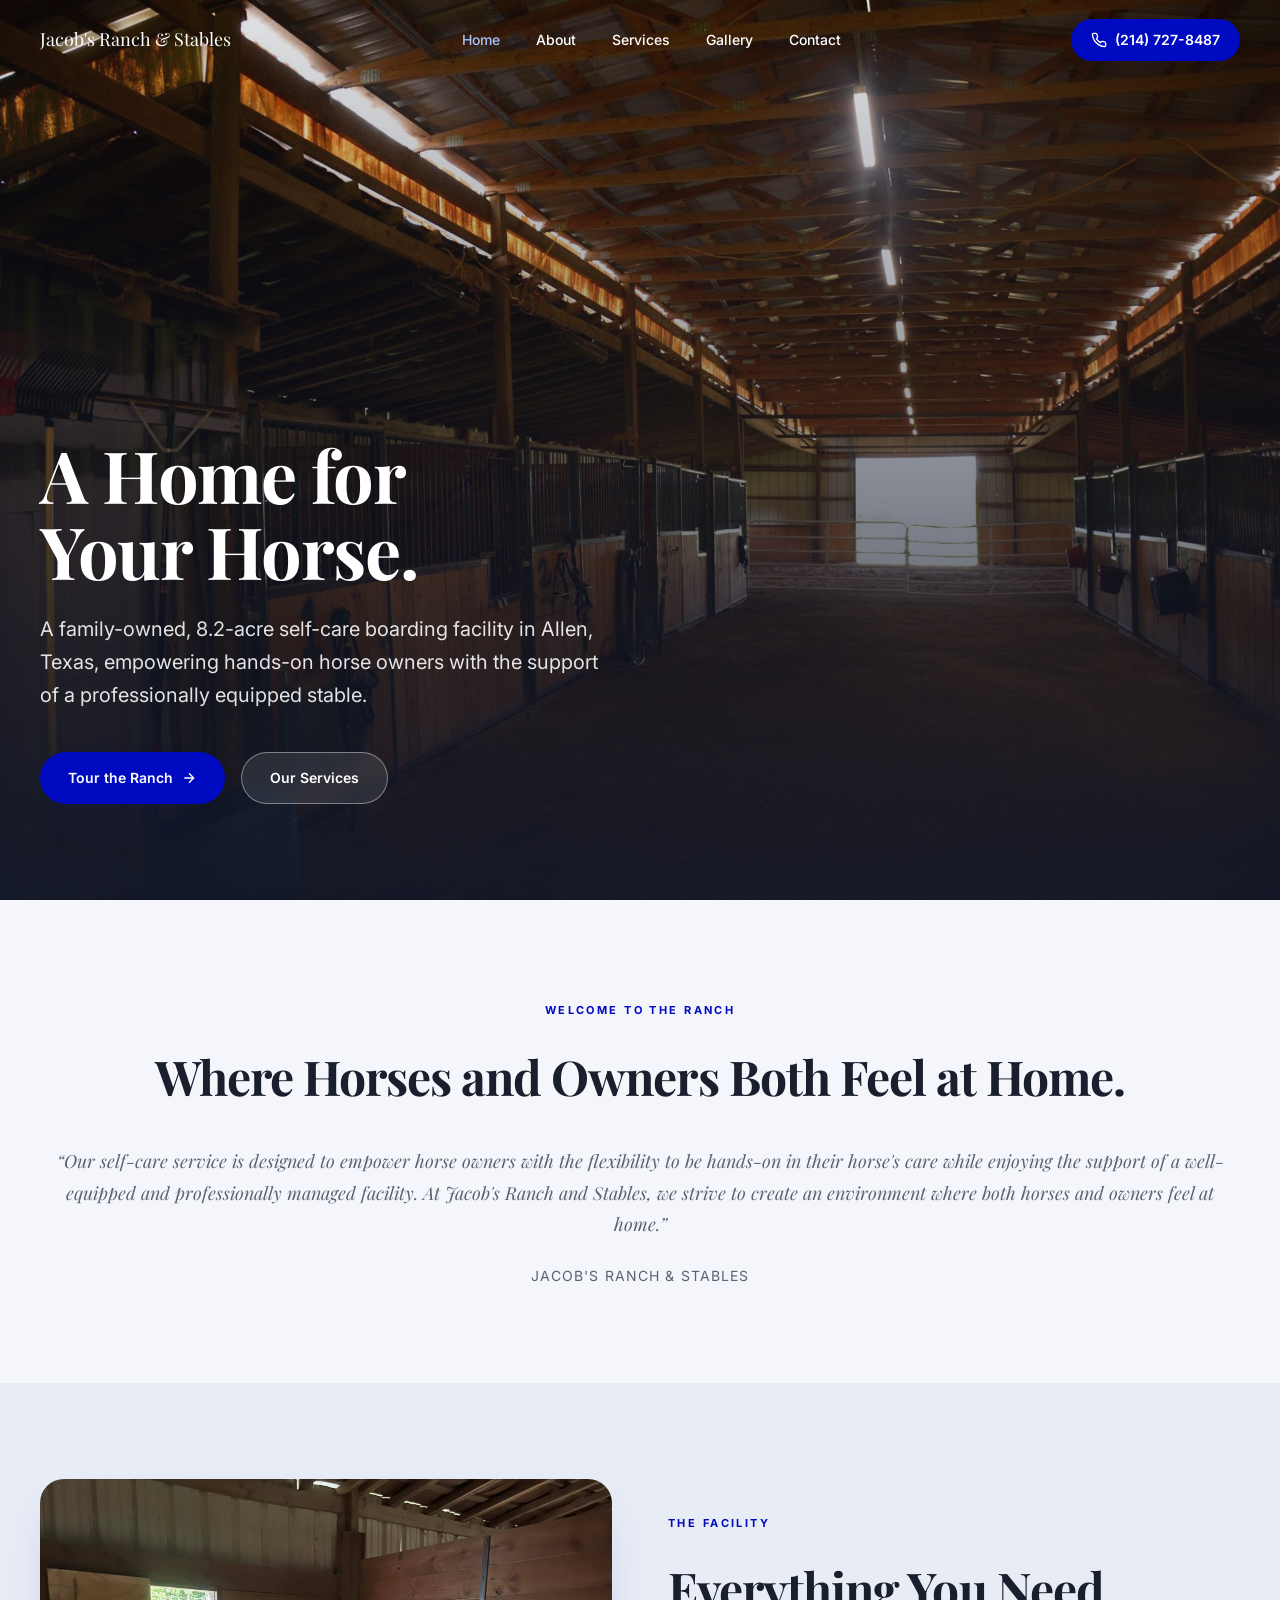
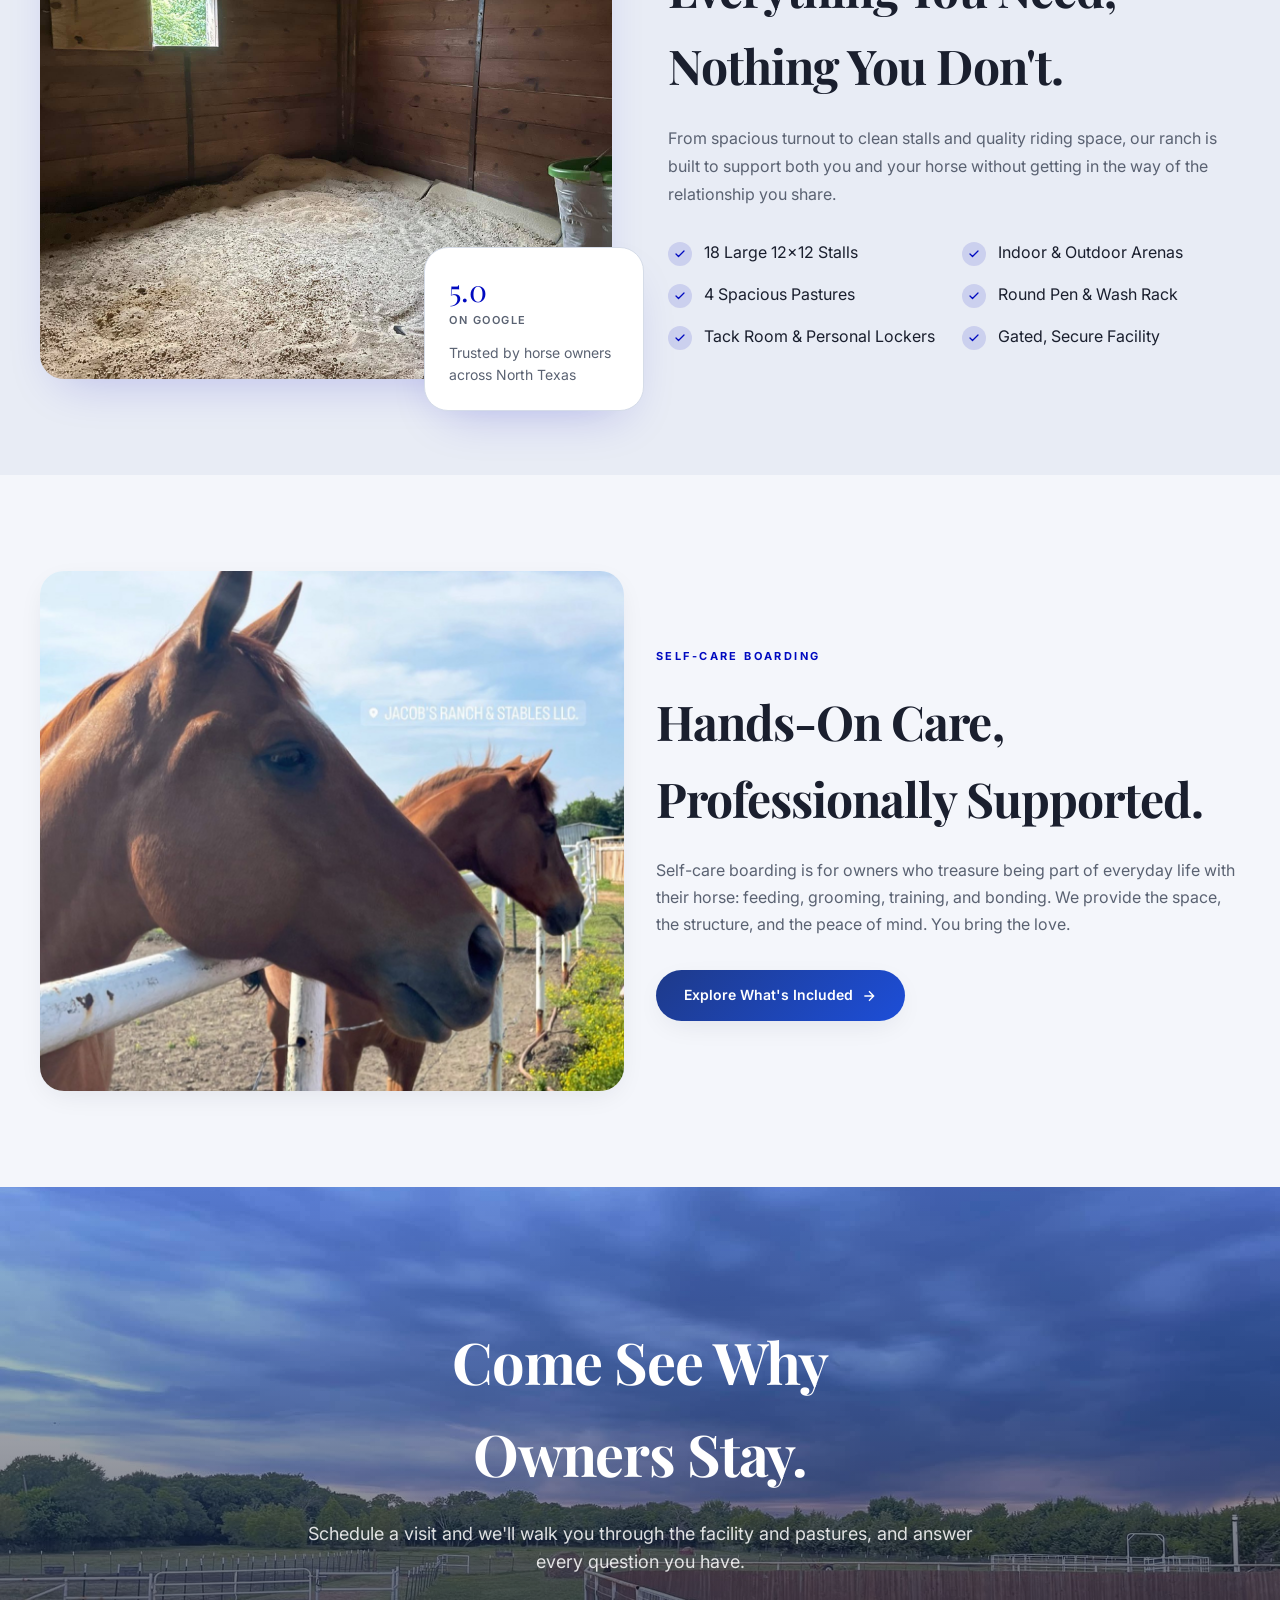
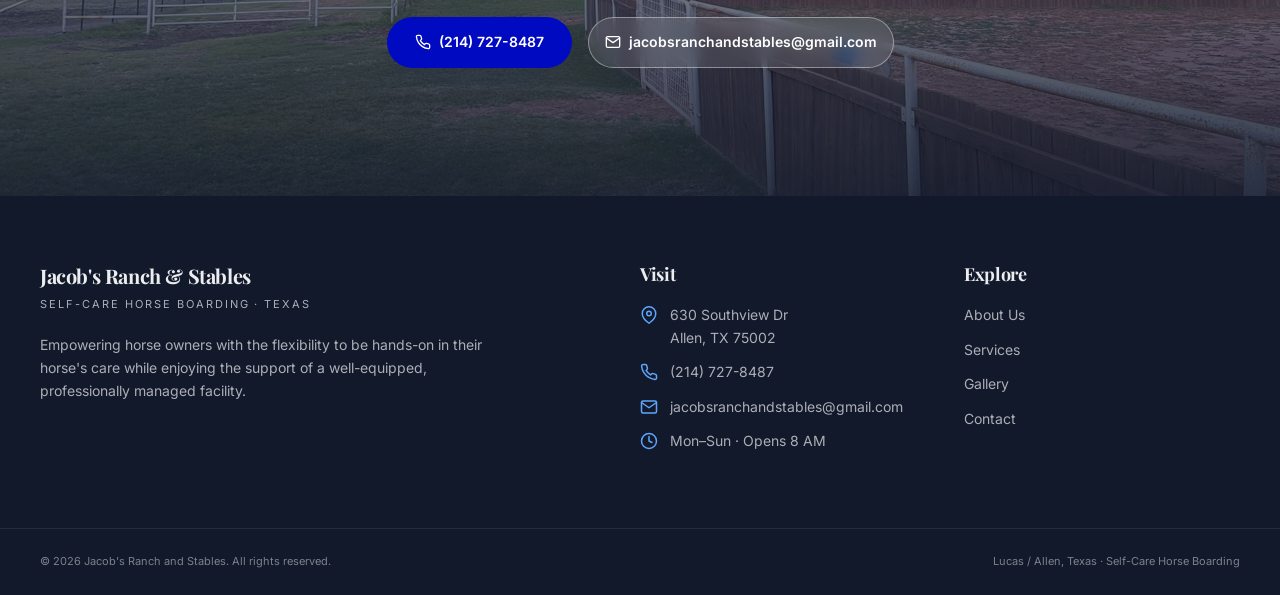
==== commit 081b2983: "REVAMPED" ====
--- a/index.html
+++ b/index.html
@@ -4,75 +4,227 @@
   <link rel="icon" href="images/favicon.png" type="image/png" />
   <meta charset="UTF-8" />
   <meta name="viewport" content="width=device-width, initial-scale=1.0" />
-  <title>Jacob's Ranch and Stables</title>
+  <title>Jacob's Ranch and Stables | Self-Care Horse Boarding in Allen, TX</title>
+  <meta name="description" content="Family-owned, 8.2-acre self-care horse boarding in Allen, Texas. Professional facility for hands-on horse owners." />
   <link rel="stylesheet" href="styles.css" />
 </head>
-
 <body>
-  <div class="aurora-bg" aria-hidden="true"></div>
-  <nav>
-    <a href="index.html" class="logo">Jacob's Ranch and Stables</a>
-    <div class="nav-items">
-      <a href="index.html">Home</a>
+  <div class="page-bg" aria-hidden="true"></div>
+
+  <header class="site-header">
+    <div class="site-header-inner">
+      <a href="index.html" class="site-brand">
+        <span class="site-brand-text-full">Jacob's Ranch &amp; Stables</span>
+      </a>
+      <nav class="site-nav" aria-label="Main">
+        <a href="index.html" class="active">Home</a>
+        <a href="about.html">About</a>
+        <a href="services.html">Services</a>
+        <a href="gallery.html">Gallery</a>
+        <a href="contact.html">Contact</a>
+      </nav>
+      <a href="tel:+12147278487" class="site-header-phone">
+        <svg width="16" height="16" viewBox="0 0 24 24" fill="none" stroke="currentColor" stroke-width="2" aria-hidden="true"><path d="M22 16.92v3a2 2 0 0 1-2.18 2 19.79 19.79 0 0 1-8.63-3.07 19.5 19.5 0 0 1-6-6 19.79 19.79 0 0 1-3.07-8.67A2 2 0 0 1 4.11 2h3a2 2 0 0 1 2 1.72 12.84 12.84 0 0 0 .7 2.81 2 2 0 0 1-.45 2.11L8.09 9.91a16 16 0 0 0 6 6l1.27-1.27a2 2 0 0 1 2.11-.45 12.84 12.84 0 0 0 2.81.7A2 2 0 0 1 22 16.92z"/></svg>
+        (214) 727-8487
+      </a>
+      <button type="button" class="hamburger" aria-label="Toggle menu" aria-expanded="false">
+        <span></span><span></span><span></span>
+      </button>
+    </div>
+    <div class="mobile-menu" id="mobile-menu">
+      <a href="index.html" class="active">Home</a>
       <a href="about.html">About</a>
-      <!-- <a href="team.html">Meet The Team</a> -->
+      <a href="services.html">Services</a>
       <a href="gallery.html">Gallery</a>
       <a href="contact.html">Contact</a>
-    </div>
-    <!-- HAMBURGER (mobile only) -->
-    <div class="hamburger">
-      <span></span>
-      <span></span>
-      <span></span>
-    </div>
-
-    <!-- MOBILE MENU -->
-    <div class="mobile-menu">
-      <a href="index.html">Home</a>
-      <a href="about.html">About</a>
-      <a href="gallery.html">Gallery</a>
-      <a href="contact.html">Contact</a>
-    </div>
-  </nav>
-
-  <section class="hero">
-    <div class="title">
-      <h1>JACOB'S</h1>
-      <h2>RANCH AND STABLES</h2>
-      <p>Family-Owned Horse Boarding Facility</p>
-    </div>
-    <img src="images/stables.jpg" alt="Jacob's Ranch stables" class="hero-image" />
-  </section>
-
-  <!---about us section -->
-  <div class="services animate-on-scroll">
-    <!-- <h1>ABOUT US</h1> -->
-    <div class="about">
-      <p>
-        At Jacob’s Ranch and Stables, we proudly provide a serene, welcoming
-        environment for horse enthusiasts and their equine companions. Nestled
-        on 8.2 acres, our facility offers top-tier self-care services that
-        empower owners to be hands-on in their horse's care, with the support
-        of a professional, well-equipped space. We believe every horse is
-        unique, and we are passionate about creating a place where both horses
-        and owners feel truly at home. Join our thriving equestrian community
-        and experience the magic of Jacob’s Ranch firsthand!
-      </p>
-    </div>
-  </div>
-
-  <div class="comedown animate-on-scroll">
-    <h1>COME ON DOWN TO</h1>
-    <h2>THE RANCH!</h2>
-<p>630 Southview Dr, Allen, TX 75002, USA</p>
-      <p><a href="mailto:jacobsranchandstables@gmail.com">jacobsranchandstables@gmail.com</a></p>
-      <p><a href="tel:2147278487">214-727-8487</a></p>
-    <a href="contact.html" class="chat-button glow-btn">Let's Chat!</a>
-  </div>
-
-  <div class="copyright">
-    <h1>©2026 by Jacob's Ranch and Stables. All Rights Reserved.</h1>
-  </div>
+      <a href="tel:+12147278487" class="site-header-phone">(214) 727-8487</a>
+    </div>
+  </header>
+
+  <main>
+    <section class="hero-full">
+      <img
+        src="images/stables.jpg"
+        alt="Jacob's Ranch stables"
+        class="hero-full-bg"
+        width="1920"
+        height="1280"
+      />
+      <div class="hero-full-overlay" aria-hidden="true"></div>
+      <div class="hero-full-inner">
+        <h1 class="hero-title text-balance">A Home for Your Horse.</h1>
+        <p class="hero-lede">
+          A family-owned, 8.2-acre self-care boarding facility in Allen, Texas, empowering
+          hands-on horse owners with the support of a professionally equipped stable.
+        </p>
+        <div class="hero-actions">
+          <a href="contact.html" class="btn btn-accent">Tour the Ranch
+            <svg width="16" height="16" viewBox="0 0 24 24" fill="none" stroke="currentColor" stroke-width="2" aria-hidden="true"><path d="M5 12h14M12 5l7 7-7 7"/></svg>
+          </a>
+          <a href="services.html" class="btn btn-outline-light">Our Services</a>
+        </div>
+      </div>
+    </section>
+
+    <section class="section">
+      <div class="container text-center">
+        <span class="section-eyebrow">Welcome to the ranch</span>
+        <h2 class="section-title text-balance">Where Horses and Owners Both Feel at Home.</h2>
+        <p class="section-prose">
+          &ldquo;Our self-care service is designed to empower horse owners with the flexibility to be hands-on in their horse's care while enjoying the support of a well-equipped and professionally managed facility. At Jacob's Ranch and Stables, we strive to create an environment where both horses and owners feel at home.&rdquo;
+        </p>
+        <p class="section-attribution">Jacob's Ranch &amp; Stables</p>
+      </div>
+    </section>
+
+    <section class="section section-muted">
+      <div class="container">
+        <div class="highlights-grid animate-on-scroll">
+          <div class="highlights-img-wrap">
+            <img
+              class="highlights-img"
+              src="images/stable.jpg"
+              alt="Stable at Jacob's Ranch"
+              width="1600"
+              height="1067"
+              loading="lazy"
+            />
+            <div class="floating-card">
+              <div class="score">5.0</div>
+              <div class="floating-card-meta">On Google</div>
+              <p>Trusted by horse owners across North Texas</p>
+            </div>
+          </div>
+          <div>
+            <span class="section-eyebrow">The Facility</span>
+            <h2 class="section-title text-balance">Everything You Need, Nothing You Don't.</h2>
+            <p class="prose" style="margin-top: 1.25rem">
+              From spacious turnout to clean stalls and quality riding space, our ranch is
+              built to support both you and your horse without getting in the way of the
+              relationship you share.
+            </p>
+            <ul class="feature-list">
+              <li><span class="feature-check"><svg xmlns="http://www.w3.org/2000/svg" width="12" height="12" aria-hidden="true" focusable="false"><use href="images/icons.svg#i-check"/></svg></span> 18 Large 12&times;12 Stalls</li>
+              <li><span class="feature-check"><svg xmlns="http://www.w3.org/2000/svg" width="12" height="12" aria-hidden="true" focusable="false"><use href="images/icons.svg#i-check"/></svg></span> Indoor &amp; Outdoor Arenas</li>
+              <li><span class="feature-check"><svg xmlns="http://www.w3.org/2000/svg" width="12" height="12" aria-hidden="true" focusable="false"><use href="images/icons.svg#i-check"/></svg></span> 4 Spacious Pastures</li>
+              <li><span class="feature-check"><svg xmlns="http://www.w3.org/2000/svg" width="12" height="12" aria-hidden="true" focusable="false"><use href="images/icons.svg#i-check"/></svg></span> Round Pen &amp; Wash Rack</li>
+              <li><span class="feature-check"><svg xmlns="http://www.w3.org/2000/svg" width="12" height="12" aria-hidden="true" focusable="false"><use href="images/icons.svg#i-check"/></svg></span> Tack Room &amp; Personal Lockers</li>
+              <li><span class="feature-check"><svg xmlns="http://www.w3.org/2000/svg" width="12" height="12" aria-hidden="true" focusable="false"><use href="images/icons.svg#i-check"/></svg></span> Gated, Secure Facility</li>
+            </ul>
+          </div>
+        </div>
+      </div>
+    </section>
+
+    <section class="section">
+      <div class="container">
+        <div class="split-grid animate-on-scroll">
+          <img
+            class="split-img"
+            src="images/1Horse.jpg"
+            alt="Horse at Jacob's Ranch"
+            width="1200"
+            height="1500"
+            loading="lazy"
+          />
+          <div class="split-copy">
+            <span class="section-eyebrow">Self-Care Boarding</span>
+            <h2 class="section-title text-balance">Hands-On Care, Professionally Supported.</h2>
+            <p class="section-body">
+              Self-care boarding is for owners who treasure being part of everyday life with
+              their horse: feeding, grooming, training, and bonding. We provide the
+              space, the structure, and the peace of mind. You bring the love.
+            </p>
+            <a href="services.html" class="btn btn-forest">Explore What's Included
+              <svg width="16" height="16" viewBox="0 0 24 24" fill="none" stroke="currentColor" stroke-width="2" aria-hidden="true"><path d="M5 12h14M12 5l7 7-7 7"/></svg>
+            </a>
+          </div>
+        </div>
+      </div>
+    </section>
+
+    <section class="cta-banner">
+      <img
+        class="cta-banner-bg"
+        src="images/mainBack.jpg"
+        alt=""
+        width="1600"
+        height="1200"
+        loading="lazy"
+        role="presentation"
+      />
+      <div class="cta-banner-overlay" aria-hidden="true"></div>
+      <div class="container cta-banner-inner">
+        <h2 class="text-balance">Come See Why Owners Stay.</h2>
+        <p>
+          Schedule a visit and we'll walk you through the facility and pastures,
+          and answer every question you have.
+        </p>
+        <div class="cta-banner-actions">
+          <a href="tel:+12147278487" class="btn btn-accent">
+            <svg width="16" height="16" viewBox="0 0 24 24" fill="none" stroke="currentColor" stroke-width="2" aria-hidden="true"><path d="M22 16.92v3a2 2 0 0 1-2.18 2 19.79 19.79 0 0 1-8.63-3.07 19.5 19.5 0 0 1-6-6 19.79 19.79 0 0 1-3.07-8.67A2 2 0 0 1 4.11 2h3a2 2 0 0 1 2 1.72 12.84 12.84 0 0 0 .7 2.81 2 2 0 0 1-.45 2.11L8.09 9.91a16 16 0 0 0 6 6l1.27-1.27a2 2 0 0 1 2.11-.45 12.84 12.84 0 0 0 2.81.7A2 2 0 0 1 22 16.92z"/></svg>
+            (214) 727-8487
+          </a>
+          <a href="contact.html" class="btn btn-outline-light btn-cta-email">
+            <svg xmlns="http://www.w3.org/2000/svg" width="16" height="16" aria-hidden="true"><use href="images/icons.svg#i-mail"/></svg>
+            jacobsranchandstables@gmail.com
+          </a>
+        </div>
+      </div>
+    </section>
+  </main>
+
+  <footer class="site-footer">
+    <div class="site-footer-grid">
+      <div>
+        <div class="site-footer-brand">
+          <div>
+            <h3>Jacob's Ranch &amp; Stables</h3>
+            <p class="tagline">Self-Care Horse Boarding · Texas</p>
+          </div>
+        </div>
+        <p class="lead">
+          Empowering horse owners with the flexibility to be hands-on in their horse's care
+          while enjoying the support of a well-equipped, professionally managed facility.
+        </p>
+      </div>
+      <div>
+        <h4>Visit</h4>
+        <ul>
+          <li>
+            <span class="footer-icon" aria-hidden="true"><svg xmlns="http://www.w3.org/2000/svg" width="18" height="18" focusable="false"><use href="images/icons.svg#i-map-pin"/></svg></span>
+            <span>630 Southview Dr<br />Allen, TX 75002</span>
+          </li>
+          <li>
+            <span class="footer-icon" aria-hidden="true"><svg xmlns="http://www.w3.org/2000/svg" width="18" height="18" focusable="false"><use href="images/icons.svg#i-phone"/></svg></span>
+            <a href="tel:+12147278487">(214) 727-8487</a>
+          </li>
+          <li>
+            <span class="footer-icon" aria-hidden="true"><svg xmlns="http://www.w3.org/2000/svg" width="18" height="18" focusable="false"><use href="images/icons.svg#i-mail"/></svg></span>
+            <a href="mailto:jacobsranchandstables@gmail.com">jacobsranchandstables@gmail.com</a>
+          </li>
+          <li>
+            <span class="footer-icon" aria-hidden="true"><svg xmlns="http://www.w3.org/2000/svg" width="18" height="18" focusable="false"><use href="images/icons.svg#i-clock"/></svg></span>
+            <span>Mon–Sun · Opens 8 AM</span>
+          </li>
+        </ul>
+      </div>
+      <div>
+        <h4>Explore</h4>
+        <ul>
+          <li><a href="about.html">About Us</a></li>
+          <li><a href="services.html">Services</a></li>
+          <li><a href="gallery.html">Gallery</a></li>
+          <li><a href="contact.html">Contact</a></li>
+        </ul>
+      </div>
+    </div>
+    <div class="site-footer-bottom">
+      <span>© 2026 Jacob's Ranch and Stables. All rights reserved.</span>
+      <span>Lucas / Allen, Texas · Self-Care Horse Boarding</span>
+    </div>
+  </footer>
+
   <script src="hamburger.js"></script>
   <script src="app.js"></script>
 </body>
--- a/styles.css
+++ b/styles.css
@@ -1,64 +1,1544 @@
-@import url("https://fonts.googleapis.com/css2?family=Playfair+Display:ital,wght@0,300;0,400;0,600;1,400&family=Raleway:wght@400;500;600&display=swap");
-* {
+@import url("https://fonts.googleapis.com/css2?family=Inter:wght@400;500;600;700&family=Playfair+Display:ital,wght@0,400;0,500;0,600;1,400&display=swap");
+
+/* --- Design tokens: ranch layout, Jacob's Ranch blue accents --- */
+:root {
+  --background: #f4f6fb;
+  --foreground: #1a1f2e;
+  --muted: #e8ecf5;
+  --muted-foreground: #5a6272;
+  --card: #ffffff;
+  --border: #d5dce8;
+  --accent: #000ac0;
+  --accent-hover: #0023eb;
+  --accent-soft: rgba(0, 10, 192, 0.12);
+  --footer-bg: #12192b;
+  --footer-text: rgba(255, 255, 255, 0.92);
+  --footer-muted: rgba(255, 255, 255, 0.65);
+  --radius: 0.5rem;
+  --radius-lg: 1rem;
+  --radius-xl: 1.25rem;
+  --radius-2xl: 1.5rem;
+  --shadow-soft: 0 8px 30px -10px rgba(26, 31, 46, 0.12);
+  --shadow-warm: 0 20px 50px -20px rgba(0, 10, 192, 0.22);
+  --gradient-warm: linear-gradient(135deg, #1e3a8a, #2563eb);
+  --gradient-hero: linear-gradient(
+    180deg,
+    rgba(18, 25, 43, 0.12) 0%,
+    rgba(18, 25, 43, 0.52) 55%,
+    rgba(18, 25, 43, 0.88) 100%
+  );
+  --font-serif: "Playfair Display", Georgia, serif;
+  --font-sans: "Inter", system-ui, sans-serif;
+  /* Same readable width for About / Services / Gallery / Contact heroes */
+  --inner-hero-measure: 42rem;
+  /* Fixed hero band so About / Services / Gallery / Contact end at the same line (Home unchanged) */
+  --inner-page-hero-height: max(27rem, 34vh);
+}
+
+*,
+*::before,
+*::after {
   box-sizing: border-box;
   margin: 0;
   padding: 0;
-  font-family: "Raleway", "Trebuchet MS", "Lucida Sans Unicode", "Lucida Grande",
-    "Lucida Sans", Arial, sans-serif;
-}
+}
+
 html {
   scroll-behavior: smooth;
 }
-html,
+
 body {
   min-height: 100%;
-  background-color: #e8e6e3;
+  background-color: var(--background);
+  color: var(--foreground);
+  font-family: var(--font-sans);
+  font-size: 16px;
+  line-height: 1.6;
+  -webkit-font-smoothing: antialiased;
   overflow-x: hidden;
 }
-body {
-  position: relative;
-}
-.aurora-bg {
+
+h1,
+h2,
+h3,
+h4 {
+  font-family: var(--font-serif);
+  letter-spacing: -0.02em;
+}
+
+a {
+  color: inherit;
+}
+
+img {
+  max-width: 100%;
+  height: auto;
+  display: block;
+}
+
+.text-balance {
+  text-wrap: balance;
+}
+
+/* subtle page backdrop (replaces old aurora; stays neutral / blue-cream) */
+.page-bg {
   position: fixed;
   inset: 0;
   pointer-events: none;
   z-index: -1;
-  background: linear-gradient(
-    160deg,
-    #f5f2ec 0%,
-    #e8e2d8 25%,
-    #efe9e0 50%,
-    #e5dfd4 75%,
-    #f2ede6 100%
-  );
-  background-size: 400% 400%;
-  animation: aurora-shift 25s ease-in-out infinite;
-  opacity: 1;
-}
-.aurora-bg::before {
-  content: "";
+  background: linear-gradient(165deg, #f0f4fc 0%, var(--background) 45%, #eef2fa 100%);
+}
+
+.container {
+  width: 100%;
+  max-width: 80rem;
+  margin-left: auto;
+  margin-right: auto;
+  padding-left: 1.5rem;
+  padding-right: 1.5rem;
+}
+
+@media (min-width: 1024px) {
+  .container {
+    padding-left: 2.5rem;
+    padding-right: 2.5rem;
+  }
+}
+
+/* --- Header --- */
+.site-header {
+  position: fixed;
+  top: 0;
+  left: 0;
+  right: 0;
+  z-index: 1000;
+  transition: background 0.3s ease, box-shadow 0.3s ease, border-color 0.3s ease;
+  background: transparent;
+}
+
+.site-header .mobile-menu {
+  position: absolute;
+  left: 0;
+  right: 0;
+  top: 100%;
+  box-shadow: 0 10px 25px rgba(0, 0, 0, 0.08);
+}
+
+.site-header.scrolled {
+  background: rgba(244, 246, 251, 0.9);
+  backdrop-filter: blur(12px);
+  -webkit-backdrop-filter: blur(12px);
+  border-bottom: 1px solid var(--border);
+  box-shadow: var(--shadow-soft);
+}
+
+.site-header-inner {
+  max-width: 80rem;
+  margin: 0 auto;
+  padding: 0 1.5rem;
+  height: 5rem;
+  display: flex;
+  align-items: center;
+  justify-content: space-between;
+}
+
+@media (min-width: 1024px) {
+  .site-header-inner {
+    padding: 0 2.5rem;
+  }
+}
+
+.site-brand {
+  display: flex;
+  align-items: center;
+  text-decoration: none;
+}
+
+.site-brand-text-full {
+  font-family: var(--font-serif);
+  font-size: 1rem;
+  line-height: 1.2;
+  transition: color 0.3s ease;
+}
+
+@media (min-width: 768px) {
+  .site-brand-text-full {
+    font-size: 1.125rem;
+  }
+}
+
+.site-header:not(.scrolled) .site-brand-text-full {
+  color: #fff;
+}
+
+/* Inner pages whose first section is light (readable nav without hero image) */
+.site-header.theme-light-top:not(.scrolled) .site-brand-text-full {
+  color: var(--foreground);
+}
+.site-header.theme-light-top:not(.scrolled) .site-nav a {
+  color: var(--foreground);
+}
+.site-header.theme-light-top:not(.scrolled) .site-nav a:hover,
+.site-header.theme-light-top:not(.scrolled) .site-nav a.active {
+  color: var(--accent);
+}
+.site-header.theme-light-top:not(.scrolled) .hamburger span {
+  background: var(--foreground);
+}
+
+.site-header.scrolled .site-brand-text-full {
+  color: var(--foreground);
+}
+
+.site-nav {
+  display: none;
+  align-items: center;
+  gap: 2.25rem;
+}
+
+@media (min-width: 1024px) {
+  .site-nav {
+    display: flex;
+  }
+}
+
+.site-nav a {
+  text-decoration: none;
+  font-size: 0.875rem;
+  font-weight: 500;
+  color: var(--foreground);
+  transition: color 0.2s ease;
+}
+
+.site-header:not(.scrolled) .site-nav a {
+  color: #fff;
+}
+
+.site-nav a:hover,
+.site-nav a.active {
+  color: var(--accent);
+}
+
+.site-header:not(.scrolled) .site-nav a:hover,
+.site-header:not(.scrolled) .site-nav a.active {
+  color: #a5c4ff;
+}
+
+.site-header-phone {
+  display: none;
+  align-items: center;
+  gap: 0.5rem;
+  padding: 0.625rem 1.25rem;
+  border-radius: 9999px;
+  font-size: 0.875rem;
+  font-weight: 600;
+  text-decoration: none;
+  background: var(--accent);
+  color: #fff;
+  box-shadow: var(--shadow-soft);
+  transition: opacity 0.2s ease, background 0.2s ease;
+}
+
+.site-header-phone:hover {
+  opacity: 0.92;
+  background: var(--accent-hover);
+}
+
+@media (min-width: 1024px) {
+  .site-header-phone {
+    display: inline-flex;
+  }
+}
+
+.hamburger {
+  display: none;
+  flex-direction: column;
+  cursor: pointer;
+  padding: 0.5rem;
+  background: none;
+  border: none;
+}
+
+@media (max-width: 1023px) {
+  .hamburger {
+    display: flex;
+  }
+}
+
+.hamburger span {
+  width: 25px;
+  height: 3px;
+  background: var(--foreground);
+  margin: 4px 0;
+  transition: transform 0.3s, opacity 0.3s;
+  border-radius: 2px;
+}
+
+.site-header:not(.scrolled) .hamburger span {
+  background: #fff;
+}
+
+.hamburger:hover span {
+  background: var(--accent);
+}
+
+.site-header:not(.scrolled) .hamburger:hover span {
+  background: #a5c4ff;
+}
+
+.hamburger.active span:nth-child(1) {
+  transform: rotate(45deg) translate(5px, 5px);
+}
+.hamburger.active span:nth-child(2) {
+  opacity: 0;
+}
+.hamburger.active span:nth-child(3) {
+  transform: rotate(-45deg) translate(5px, -5px);
+}
+
+.mobile-menu {
+  display: none;
+  flex-direction: column;
+  background: var(--card);
+  border-top: 1px solid var(--border);
+  width: 100%;
+  padding: 1.5rem;
+  gap: 0.25rem;
+}
+
+.mobile-menu.show {
+  display: flex;
+}
+
+.mobile-menu a {
+  padding: 0.75rem;
+  text-decoration: none;
+  color: var(--foreground);
+  font-weight: 500;
+  border-radius: var(--radius);
+}
+
+.mobile-menu a:hover,
+.mobile-menu a.active {
+  background: var(--accent-soft);
+  color: var(--accent);
+}
+
+.mobile-menu .site-header-phone {
+  display: inline-flex;
+  margin-top: 0.5rem;
+  width: fit-content;
+}
+
+/* --- Buttons --- */
+.btn {
+  display: inline-flex;
+  align-items: center;
+  gap: 0.5rem;
+  padding: 0.875rem 1.75rem;
+  border-radius: 9999px;
+  font-size: 0.875rem;
+  font-weight: 600;
+  text-decoration: none;
+  border: none;
+  cursor: pointer;
+  transition: opacity 0.2s ease, transform 0.2s ease, box-shadow 0.2s ease;
+  font-family: var(--font-sans);
+}
+
+.btn-primary {
+  background: var(--accent);
+  color: #fff;
+  box-shadow: var(--shadow-warm);
+}
+
+.btn-primary:hover {
+  opacity: 0.92;
+  background: var(--accent-hover);
+  transform: translateY(-1px);
+}
+
+.btn-accent {
+  background: var(--accent);
+  color: #fff;
+  box-shadow: var(--shadow-warm);
+}
+
+.btn-accent:hover {
+  opacity: 0.9;
+}
+
+.btn-outline-light {
+  border: 1px solid rgba(255, 255, 255, 0.4);
+  background: rgba(255, 255, 255, 0.1);
+  backdrop-filter: blur(8px);
+  color: #fff;
+}
+
+.btn-outline-light:hover {
+  background: rgba(255, 255, 255, 0.2);
+}
+
+.btn-forest {
+  background: linear-gradient(135deg, #1e3a8a, #1d4ed8);
+  color: #fff;
+  box-shadow: var(--shadow-soft);
+}
+
+.btn-forest:hover {
+  opacity: 0.92;
+}
+
+.section-eyebrow {
+  font-size: 0.6875rem;
+  font-weight: 700;
+  text-transform: uppercase;
+  letter-spacing: 0.22em;
+  color: var(--accent);
+}
+
+/* --- Home hero --- */
+.hero-full {
+  position: relative;
+  min-height: 100vh;
+  display: flex;
+  align-items: flex-end;
+  overflow: hidden;
+}
+
+.hero-full-bg {
   position: absolute;
   inset: 0;
-  background: 
-    radial-gradient(ellipse 85% 55% at 15% 15%, rgba(160, 185, 155, 0.28) 0%, transparent 45%),
-    radial-gradient(ellipse 75% 45% at 90% 85%, rgba(205, 175, 130, 0.22) 0%, transparent 50%);
-  animation: aurora-shift 30s ease-in-out infinite reverse;
-}
-.aurora-bg::after {
-  content: "";
+  width: 100%;
+  height: 100%;
+  object-fit: cover;
+}
+
+.hero-full-overlay {
   position: absolute;
   inset: 0;
-  background-image: 
-    linear-gradient(rgba(0, 0, 0, 0.025) 1px, transparent 1px),
-    linear-gradient(90deg, rgba(0, 0, 0, 0.025) 1px, transparent 1px);
-  background-size: 44px 44px;
-  opacity: 0.7;
-}
-@keyframes aurora-shift {
-  0%, 100% { background-position: 0% 50%; }
-  50% { background-position: 100% 50%; }
-}
-
+  background: var(--gradient-hero);
+}
+
+.hero-full-inner {
+  position: relative;
+  z-index: 10;
+  width: 100%;
+  max-width: 80rem;
+  margin: 0 auto;
+  padding: 10rem 1.5rem 6rem;
+}
+
+@media (min-width: 1024px) {
+  .hero-full-inner {
+    padding-left: 2.5rem;
+    padding-right: 2.5rem;
+    padding-bottom: 6rem;
+  }
+}
+
+.hero-full-inner .hero-title {
+  font-size: clamp(2.5rem, 6vw, 4.5rem);
+  line-height: 1.05;
+  color: #fff;
+  max-width: 42rem;
+}
+
+.hero-full-inner .hero-lede {
+  margin-top: 1.5rem;
+  font-size: 1.125rem;
+  color: rgba(255, 255, 255, 0.88);
+  max-width: 36rem;
+  line-height: 1.65;
+}
+
+@media (min-width: 768px) {
+  .hero-full-inner .hero-lede {
+    font-size: 1.25rem;
+  }
+}
+
+.hero-actions {
+  margin-top: 2.5rem;
+  display: flex;
+  flex-wrap: wrap;
+  gap: 1rem;
+}
+
+/* --- Sections --- */
+.section {
+  padding: 5rem 0;
+}
+
+@media (min-width: 768px) {
+  .section {
+    padding: 6rem 0;
+  }
+}
+
+.section-muted {
+  background: var(--muted);
+}
+
+.section-title {
+  font-size: clamp(2rem, 4vw, 3rem);
+  margin-top: 1rem;
+  color: var(--foreground);
+}
+
+.section-prose {
+  margin-top: 2rem;
+  font-size: 1.125rem;
+  color: var(--muted-foreground);
+  line-height: 1.75;
+  font-style: italic;
+  font-family: var(--font-serif);
+}
+
+.section-attribution {
+  margin-top: 1.5rem;
+  font-size: 0.875rem;
+  letter-spacing: 0.08em;
+  text-transform: uppercase;
+  color: var(--muted-foreground);
+}
+
+.text-center {
+  text-align: center;
+}
+
+/* Highlights */
+.highlights-grid {
+  display: grid;
+  gap: 3.5rem;
+  align-items: center;
+}
+
+@media (min-width: 1024px) {
+  .highlights-grid {
+    grid-template-columns: 1fr 1fr;
+  }
+}
+
+.highlights-img-wrap {
+  position: relative;
+}
+
+.highlights-img {
+  width: 100%;
+  height: 500px;
+  object-fit: cover;
+  border-radius: var(--radius-2xl);
+  box-shadow: var(--shadow-warm);
+}
+
+.floating-card {
+  display: none;
+  position: absolute;
+  bottom: -2rem;
+  right: -2rem;
+  background: var(--card);
+  border-radius: var(--radius-2xl);
+  padding: 1.5rem;
+  max-width: 220px;
+  border: 1px solid var(--border);
+  box-shadow: var(--shadow-warm);
+}
+
+@media (min-width: 768px) {
+  .floating-card {
+    display: block;
+  }
+}
+
+.floating-card .score {
+  font-family: var(--font-serif);
+  font-size: 1.875rem;
+  color: var(--accent);
+  line-height: 1.2;
+}
+
+.floating-card-meta {
+  font-size: 0.6875rem;
+  font-weight: 600;
+  text-transform: uppercase;
+  letter-spacing: 0.14em;
+  color: var(--muted-foreground);
+  margin-top: 0.25rem;
+}
+
+.floating-card p {
+  font-size: 0.875rem;
+  color: var(--muted-foreground);
+  margin-top: 0.75rem;
+}
+
+.feature-list {
+  margin-top: 2rem;
+  display: grid;
+  gap: 1rem;
+}
+
+@media (min-width: 640px) {
+  .feature-list {
+    grid-template-columns: 1fr 1fr;
+  }
+}
+
+.feature-list li {
+  display: flex;
+  align-items: flex-start;
+  gap: 0.75rem;
+  list-style: none;
+}
+
+.feature-check {
+  margin-top: 0.125rem;
+  width: 1.5rem;
+  height: 1.5rem;
+  border-radius: 9999px;
+  background: var(--accent-soft);
+  display: flex;
+  align-items: center;
+  justify-content: center;
+  flex-shrink: 0;
+  color: var(--accent);
+}
+
+.feature-check svg {
+  width: 12px;
+  height: 12px;
+  display: block;
+}
+
+/* Split section */
+.split-grid {
+  display: grid;
+  gap: 1.5rem;
+}
+
+@media (min-width: 768px) {
+  .split-grid {
+    grid-template-columns: 1fr 1fr;
+    gap: 2rem;
+    align-items: center;
+  }
+}
+
+.split-img {
+  width: 100%;
+  height: 420px;
+  object-fit: cover;
+  border-radius: var(--radius-2xl);
+  box-shadow: var(--shadow-soft);
+}
+
+@media (min-width: 768px) {
+  .split-img {
+    height: 520px;
+  }
+}
+
+.split-copy .section-body {
+  margin-top: 1.25rem;
+  color: var(--muted-foreground);
+  line-height: 1.7;
+}
+
+.split-copy .btn {
+  margin-top: 2rem;
+}
+
+/* CTA banner */
+.cta-banner {
+  position: relative;
+  padding: 5rem 0;
+  overflow: hidden;
+}
+
+@media (min-width: 768px) {
+  .cta-banner {
+    padding: 8rem 0;
+  }
+}
+
+.cta-banner-bg {
+  position: absolute;
+  inset: 0;
+  width: 100%;
+  height: 100%;
+  object-fit: cover;
+}
+
+.cta-banner-overlay {
+  position: absolute;
+  inset: 0;
+  background: var(--gradient-hero);
+}
+
+.cta-banner-inner {
+  position: relative;
+  z-index: 2;
+  text-align: center;
+  max-width: 48rem;
+  margin: 0 auto;
+}
+
+.cta-banner-inner h2 {
+  font-size: clamp(2rem, 4.5vw, 3.75rem);
+  color: #fff;
+}
+
+.cta-banner-inner p {
+  margin-top: 1.25rem;
+  color: rgba(255, 255, 255, 0.85);
+  font-size: 1.125rem;
+}
+
+.cta-banner-actions {
+  margin-top: 2.5rem;
+  display: flex;
+  flex-wrap: wrap;
+  justify-content: center;
+  gap: 1rem;
+}
+
+.cta-banner-actions .btn-cta-email {
+  max-width: min(100%, 22rem);
+  font-size: clamp(0.6875rem, 2vw, 0.875rem);
+  padding-left: 1rem;
+  padding-right: 1rem;
+  text-align: center;
+  line-height: 1.35;
+  word-break: break-word;
+}
+
+.cta-banner-actions .btn-cta-email svg {
+  flex-shrink: 0;
+}
+
+/* --- Footer --- */
+.site-footer {
+  background: var(--footer-bg);
+  color: var(--footer-text);
+}
+
+.site-footer a {
+  text-decoration: none;
+  color: var(--footer-muted);
+  transition: color 0.2s ease;
+}
+
+.site-footer a:hover {
+  color: #93c5fd;
+}
+
+.site-footer-grid {
+  display: grid;
+  gap: 3rem;
+  padding: 4rem 1.5rem;
+  max-width: 80rem;
+  margin: 0 auto;
+}
+
+@media (min-width: 768px) {
+  .site-footer-grid {
+    grid-template-columns: repeat(2, 1fr);
+    padding: 4rem 2.5rem;
+  }
+}
+
+@media (min-width: 1024px) {
+  .site-footer-grid {
+    grid-template-columns: 2fr 1fr 1fr;
+  }
+}
+
+.site-footer-brand {
+  display: flex;
+  align-items: flex-start;
+}
+
+.site-footer h3 {
+  font-family: var(--font-serif);
+  font-size: 1.25rem;
+}
+
+.site-footer .tagline {
+  font-size: 0.6875rem;
+  text-transform: uppercase;
+  letter-spacing: 0.18em;
+  color: var(--footer-muted);
+  margin-top: 0.25rem;
+}
+
+.site-footer .lead {
+  margin-top: 1.25rem;
+  font-size: 0.875rem;
+  line-height: 1.65;
+  color: var(--footer-muted);
+  max-width: 28rem;
+}
+
+.site-footer h4 {
+  font-family: var(--font-serif);
+  font-size: 1.125rem;
+  margin-bottom: 1rem;
+  color: var(--footer-text);
+}
+
+.site-footer ul {
+  list-style: none;
+}
+
+.site-footer li {
+  font-size: 0.875rem;
+  margin-bottom: 0.75rem;
+  display: flex;
+  gap: 0.75rem;
+  align-items: flex-start;
+  color: var(--footer-muted);
+}
+
+.site-footer .footer-icon {
+  color: #60a5fa;
+  flex-shrink: 0;
+  margin-top: 0.125rem;
+  display: flex;
+  align-items: center;
+  justify-content: center;
+}
+
+.site-footer .footer-icon svg {
+  width: 1.125rem;
+  height: 1.125rem;
+  display: block;
+}
+
+.site-footer-bottom {
+  border-top: 1px solid rgba(255, 255, 255, 0.08);
+  padding: 1.5rem;
+  max-width: 80rem;
+  margin: 0 auto;
+  display: flex;
+  flex-direction: column;
+  gap: 0.5rem;
+  font-size: 0.6875rem;
+  color: rgba(255, 255, 255, 0.45);
+}
+
+@media (min-width: 768px) {
+  .site-footer-bottom {
+    flex-direction: row;
+    justify-content: space-between;
+    padding-left: 2.5rem;
+    padding-right: 2.5rem;
+  }
+}
+
+/* --- Inner pages: dark band header --- */
+.page-header-dark {
+  height: var(--inner-page-hero-height);
+  padding-top: 10rem;
+  padding-bottom: 5rem;
+  background: var(--footer-bg);
+  color: #fff;
+  display: flex;
+  flex-direction: column;
+  justify-content: center;
+  overflow: hidden;
+}
+
+.page-header-dark .section-eyebrow {
+  color: #93c5fd;
+  max-width: var(--inner-hero-measure);
+}
+
+.page-header-dark h1 {
+  margin-top: 1rem;
+  font-size: clamp(2.25rem, 5vw, 4.5rem);
+  line-height: 1.05;
+  max-width: var(--inner-hero-measure);
+}
+
+.page-header-dark--center {
+  text-align: center;
+}
+
+.page-header-dark--center > .container > h1:first-child {
+  margin-top: 0;
+}
+
+.page-header-dark--center .section-eyebrow {
+  margin-left: auto;
+  margin-right: auto;
+}
+
+.page-header-dark--center h1 {
+  margin-left: auto;
+  margin-right: auto;
+}
+
+.page-header-dark--center .lead {
+  margin-top: 1.5rem;
+  color: rgba(255, 255, 255, 0.85);
+  font-size: 1.125rem;
+  max-width: var(--inner-hero-measure);
+  margin-left: auto;
+  margin-right: auto;
+}
+
+/* Gallery hero: same type size as other inner heroes; one line from tablet up */
+.page-header-dark--center h1.gallery-hero-title {
+  max-width: none;
+}
+
+@media (min-width: 768px) {
+  .page-header-dark--center h1.gallery-hero-title {
+    white-space: nowrap;
+  }
+}
+
+.page-header-dark--center h1.about-hero-title {
+  max-width: none;
+  line-height: 1.1;
+}
+
+.page-header-dark--center h1.services-hero-title {
+  max-width: none;
+}
+
+@media (min-width: 768px) {
+  .page-header-dark--center h1.services-hero-title {
+    white-space: nowrap;
+  }
+}
+
+.page-header-light {
+  padding-top: 10rem;
+  padding-bottom: 4rem;
+  text-align: center;
+}
+
+.page-header-light h1 {
+  margin-top: 1rem;
+  font-size: clamp(2.25rem, 5vw, 4.5rem);
+}
+
+.page-header-light .lead {
+  margin-top: 1.5rem;
+  color: var(--muted-foreground);
+  font-size: 1.125rem;
+  max-width: 42rem;
+  margin-left: auto;
+  margin-right: auto;
+}
+
+.page-hero-image {
+  position: relative;
+  height: var(--inner-page-hero-height);
+  padding: 10rem 0 5rem;
+  overflow: hidden;
+  display: flex;
+  flex-direction: column;
+  justify-content: center;
+}
+
+.page-hero-image .container > h1:first-child {
+  margin-top: 0;
+}
+
+.page-hero-image-bg {
+  position: absolute;
+  inset: 0;
+  width: 100%;
+  height: 100%;
+  object-fit: cover;
+}
+
+.page-hero-image-overlay {
+  position: absolute;
+  inset: 0;
+  background: var(--gradient-hero);
+}
+
+.page-hero-image .container {
+  position: relative;
+  z-index: 2;
+  width: 100%;
+}
+
+.page-hero-image h1 {
+  color: #fff;
+  font-size: clamp(2.25rem, 5vw, 4.5rem);
+  margin-top: 1rem;
+  max-width: var(--inner-hero-measure);
+}
+
+.page-hero-image .lead {
+  margin-top: 1.5rem;
+  color: rgba(255, 255, 255, 0.85);
+  max-width: var(--inner-hero-measure);
+  font-size: 1.125rem;
+  line-height: 1.65;
+}
+
+/* About: two col intro */
+.about-intro {
+  display: grid;
+  gap: 3.5rem;
+  align-items: center;
+}
+
+@media (min-width: 1024px) {
+  .about-intro {
+    grid-template-columns: 1fr 1fr;
+  }
+}
+
+.about-intro img {
+  width: 100%;
+  height: 520px;
+  object-fit: cover;
+  border-radius: var(--radius-2xl);
+  box-shadow: var(--shadow-warm);
+}
+
+.about-intro .prose p + p {
+  margin-top: 1.25rem;
+}
+
+.prose {
+  color: var(--muted-foreground);
+  line-height: 1.75;
+}
+
+.prose p + p {
+  margin-top: 1rem;
+}
+
+/* Values */
+.values-grid {
+  display: grid;
+  gap: 1.5rem;
+}
+
+@media (min-width: 640px) {
+  .values-grid {
+    grid-template-columns: repeat(2, 1fr);
+  }
+}
+
+@media (min-width: 1024px) {
+  .values-grid {
+    grid-template-columns: repeat(4, 1fr);
+  }
+}
+
+.value-card {
+  background: var(--card);
+  border-radius: var(--radius-2xl);
+  padding: 1.75rem;
+  border: 1px solid var(--border);
+  box-shadow: var(--shadow-soft);
+  transition: box-shadow 0.3s ease;
+}
+
+.value-card:hover {
+  box-shadow: var(--shadow-warm);
+}
+
+.value-icon {
+  width: 3rem;
+  height: 3rem;
+  border-radius: var(--radius-lg);
+  background: var(--gradient-warm);
+  display: flex;
+  align-items: center;
+  justify-content: center;
+  color: #fff;
+}
+
+.value-icon svg {
+  width: 1.5rem;
+  height: 1.5rem;
+  display: block;
+}
+
+.value-card h3 {
+  margin-top: 1.25rem;
+  font-size: 1.25rem;
+}
+
+.value-card p {
+  margin-top: 0.5rem;
+  font-size: 0.875rem;
+  color: var(--muted-foreground);
+  line-height: 1.6;
+}
+
+.cta-simple {
+  text-align: center;
+  padding: 5rem 1.5rem;
+}
+
+.cta-simple h2 {
+  font-size: clamp(2rem, 4vw, 3rem);
+}
+
+.cta-simple p {
+  margin-top: 1.25rem;
+  color: var(--muted-foreground);
+  font-size: 1.125rem;
+}
+
+/* Services */
+.services-grid-page {
+  display: grid;
+  gap: 2rem;
+}
+
+@media (min-width: 768px) {
+  .services-grid-page {
+    grid-template-columns: repeat(3, 1fr);
+  }
+}
+
+/* Align checklist rows across cards (same vertical start for each row of checks) */
+@supports (grid-template-rows: subgrid) {
+  @media (min-width: 768px) {
+    .services-grid-page {
+      grid-template-rows: auto auto auto repeat(4, auto);
+      column-gap: 2rem;
+      row-gap: 0;
+    }
+
+    .service-card-lg {
+      display: grid;
+      grid-template-rows: subgrid;
+      grid-row: span 7;
+    }
+
+    .service-card-lg ul {
+      display: contents;
+      margin-top: 0;
+    }
+
+    .service-card-lg > li:first-of-type {
+      margin-top: 0;
+    }
+  }
+}
+
+.service-card-lg {
+  background: var(--card);
+  border-radius: 1.75rem;
+  padding: 2rem 2.25rem;
+  border: 1px solid var(--border);
+  box-shadow: var(--shadow-soft);
+  transition:
+    box-shadow 0.3s ease,
+    border-color 0.25s ease,
+    transform 0.25s ease,
+    background-color 0.25s ease;
+}
+
+.service-card-lg:hover {
+  border-color: rgba(0, 10, 192, 0.4);
+  box-shadow: var(--shadow-warm), 0 0 0 1px rgba(0, 10, 192, 0.08);
+  transform: translateY(-4px);
+  background: linear-gradient(165deg, #fbfcff 0%, #eef2ff 55%, #f8f9ff 100%);
+}
+
+.service-card-lg .service-icon-lg {
+  width: 3.5rem;
+  height: 3.5rem;
+  border-radius: 1rem;
+  background: var(--gradient-warm);
+  display: flex;
+  align-items: center;
+  justify-content: center;
+  color: #fff;
+  transition: transform 0.25s ease, box-shadow 0.25s ease;
+}
+
+.service-card-lg:hover .service-icon-lg {
+  transform: scale(1.06);
+  box-shadow: 0 10px 28px rgba(0, 10, 192, 0.28);
+}
+
+.service-card-lg .service-icon-lg svg {
+  width: 1.75rem;
+  height: 1.75rem;
+  display: block;
+}
+
+.service-card-lg h2 {
+  margin-top: 1.5rem;
+  font-size: 1.75rem;
+}
+
+.service-card-lg > p {
+  margin-top: 0.75rem;
+  margin-bottom: 0;
+  padding-bottom: calc(0.875rem * 1.5);
+  color: var(--muted-foreground);
+  line-height: 1.65;
+}
+
+.service-card-lg ul {
+  margin-top: 0;
+  list-style: none;
+}
+
+.service-card-lg li {
+  display: flex;
+  gap: 0.75rem;
+  align-items: flex-start;
+  font-size: 0.875rem;
+  line-height: 1.5;
+  margin-bottom: 0.625rem;
+}
+
+.service-card-lg li .mini-check {
+  flex-shrink: 0;
+  margin-top: calc((1lh - 1.25rem) / 2);
+}
+
+.mini-check {
+  width: 1.25rem;
+  height: 1.25rem;
+  border-radius: 9999px;
+  background: var(--accent-soft);
+  display: flex;
+  align-items: center;
+  justify-content: center;
+  flex-shrink: 0;
+  margin-top: 0.125rem;
+  color: var(--accent);
+}
+
+.mini-check svg {
+  width: 10px;
+  height: 10px;
+  display: block;
+}
+
+@media (prefers-reduced-motion: reduce) {
+  .service-card-lg,
+  .service-card-lg .service-icon-lg {
+    transition-duration: 0.01ms;
+  }
+
+  .service-card-lg:hover {
+    transform: none;
+  }
+
+  .service-card-lg:hover .service-icon-lg {
+    transform: none;
+  }
+}
+
+.amenity-grid {
+  display: grid;
+  grid-template-columns: repeat(2, 1fr);
+  gap: 1rem;
+}
+
+@media (min-width: 640px) {
+  .amenity-grid {
+    grid-template-columns: repeat(3, 1fr);
+  }
+}
+
+@media (min-width: 1024px) {
+  .amenity-grid {
+    grid-template-columns: repeat(4, 1fr);
+  }
+}
+
+.amenity-item {
+  display: flex;
+  align-items: center;
+  gap: 0.75rem;
+  padding: 1rem;
+  background: var(--card);
+  border-radius: var(--radius-lg);
+  border: 1px solid var(--border);
+  font-size: 0.875rem;
+  box-shadow: var(--shadow-soft);
+}
+
+.steps-grid {
+  display: grid;
+  gap: 2rem;
+}
+
+@media (min-width: 768px) {
+  .steps-grid {
+    grid-template-columns: repeat(3, 1fr);
+  }
+}
+
+.step-card {
+  background: var(--card);
+  border-radius: var(--radius-2xl);
+  padding: 2rem;
+  border: 1px solid var(--border);
+  box-shadow: var(--shadow-soft);
+}
+
+.step-num {
+  font-family: var(--font-serif);
+  font-size: 3rem;
+  color: var(--accent);
+  line-height: 1;
+}
+
+.step-card h3 {
+  margin-top: 1rem;
+  font-size: 1.25rem;
+}
+
+.step-card p {
+  margin-top: 0.5rem;
+  font-size: 0.875rem;
+  color: var(--muted-foreground);
+}
+
+/* Gallery masonry */
+.gallery-masonry {
+  display: grid;
+  grid-template-columns: 1fr;
+  gap: 1rem;
+  grid-auto-rows: 240px;
+  grid-auto-flow: dense;
+}
+
+@media (min-width: 768px) {
+  .gallery-masonry {
+    grid-template-columns: repeat(3, 1fr);
+    grid-auto-rows: 260px;
+  }
+}
+
+.gallery-item {
+  position: relative;
+  overflow: hidden;
+  border-radius: var(--radius-2xl);
+  box-shadow: var(--shadow-soft);
+}
+
+.gallery-item img {
+  width: 100%;
+  height: 100%;
+  object-fit: cover;
+  transition: transform 0.7s ease;
+}
+
+.gallery-item:hover img {
+  transform: scale(1.05);
+}
+
+@media (min-width: 768px) {
+  .gallery-item--hero {
+    grid-column: span 2;
+    grid-row: span 2;
+  }
+  .gallery-item--tall {
+    grid-row: span 2;
+  }
+  .gallery-item--wide {
+    grid-column: span 2;
+  }
+}
+
+/* Contact */
+.contact-cards {
+  display: grid;
+  gap: 1.25rem;
+}
+
+@media (min-width: 640px) {
+  .contact-cards {
+    grid-template-columns: repeat(2, 1fr);
+  }
+}
+
+@media (min-width: 1024px) {
+  .contact-cards {
+    grid-template-columns: repeat(4, 1fr);
+  }
+}
+
+.contact-card {
+  background: var(--card);
+  border-radius: var(--radius-2xl);
+  padding: 1.75rem;
+  border: 1px solid var(--border);
+  box-shadow: var(--shadow-soft);
+  text-decoration: none;
+  color: inherit;
+  display: block;
+  transition: box-shadow 0.3s ease;
+}
+
+.contact-card:hover {
+  box-shadow: var(--shadow-warm);
+}
+
+.contact-card-icon {
+  width: 2.75rem;
+  height: 2.75rem;
+  border-radius: var(--radius-lg);
+  background: var(--gradient-warm);
+  display: flex;
+  align-items: center;
+  justify-content: center;
+  color: #fff;
+}
+
+.contact-card-icon svg {
+  width: 1.375rem;
+  height: 1.375rem;
+  display: block;
+}
+
+.contact-card-label {
+  margin-top: 1.25rem;
+  font-size: 0.6875rem;
+  font-weight: 600;
+  text-transform: uppercase;
+  letter-spacing: 0.18em;
+  color: var(--muted-foreground);
+}
+
+.contact-card-value {
+  margin-top: 0.375rem;
+  font-weight: 500;
+  white-space: pre-line;
+}
+
+.contact-split {
+  display: grid;
+  gap: 3rem;
+  align-items: start;
+}
+
+@media (min-width: 1024px) {
+  .contact-split {
+    grid-template-columns: 1fr 1fr;
+    gap: 3rem;
+  }
+}
+
+.contact-form-block h2 {
+  font-size: clamp(2rem, 3vw, 3rem);
+}
+
+.contact-form-block .hint {
+  margin-top: 1rem;
+  color: var(--muted-foreground);
+}
+
+.map-frame {
+  border-radius: 1.75rem;
+  overflow: hidden;
+  box-shadow: var(--shadow-warm);
+  aspect-ratio: 4/5;
+  min-height: 400px;
+}
+
+@media (min-width: 1024px) {
+  .map-frame {
+    aspect-ratio: auto;
+    height: 640px;
+  }
+}
+
+.map-frame iframe {
+  width: 100%;
+  height: 100%;
+  border: 0;
+}
+
+/* Form (Formspree) */
+.ranch-form {
+  margin-top: 2rem;
+  display: flex;
+  flex-direction: column;
+  gap: 1.25rem;
+}
+
+.form-row-2 {
+  display: grid;
+  gap: 1.25rem;
+}
+
+@media (min-width: 640px) {
+  .form-row-2 {
+    grid-template-columns: 1fr 1fr;
+  }
+}
+
+.ranch-form label {
+  display: block;
+  font-size: 0.875rem;
+  font-weight: 500;
+  margin-bottom: 0.5rem;
+}
+
+.ranch-form input,
+.ranch-form textarea {
+  width: 100%;
+  padding: 0.875rem 1rem;
+  border-radius: var(--radius-lg);
+  border: 1px solid var(--border);
+  background: var(--card);
+  font-size: 1rem;
+  font-family: var(--font-sans);
+  outline: none;
+  transition: border-color 0.2s, box-shadow 0.2s;
+}
+
+.ranch-form input:focus,
+.ranch-form textarea:focus {
+  border-color: var(--accent);
+  box-shadow: 0 0 0 3px var(--accent-soft);
+}
+
+.ranch-form textarea {
+  resize: vertical;
+  min-height: 140px;
+}
+
+.ranch-form .submit-button {
+  margin-top: 0.5rem;
+  width: 100%;
+  padding: 1rem;
+  border-radius: 9999px;
+  border: none;
+  background: var(--accent);
+  color: #fff;
+  font-size: 0.875rem;
+  font-weight: 600;
+  cursor: pointer;
+  font-family: var(--font-sans);
+  box-shadow: var(--shadow-warm);
+  transition: background 0.2s, transform 0.2s;
+}
+
+.ranch-form .submit-button:hover {
+  background: var(--accent-hover);
+  transform: translateY(-1px);
+}
+
+/* Legacy form helpers (contact optional class for focus JS) */
+.input-box.focused label {
+  color: var(--accent);
+}
+
+/* Scroll animations */
 .animate-on-scroll {
   opacity: 0;
   transform: translateY(28px);
@@ -70,1072 +1550,150 @@
   transform: translateY(0);
 }
 
+main {
+  flex: 1;
+}
+
 body {
   display: flex;
   flex-direction: column;
-}
-
-main {
-  flex: 1; /* Pushes footer to bottom */
-}
-
-/* HOME PAGE */
-nav {
-  height: 5vh;
-  display: flex;
-  justify-content: space-between;
-  align-items: center;
-  padding: 1.5rem calc((100vw - 90%) / 2) 0;
-}
-
-nav {
-  position: sticky;
-  top: 0;
-  z-index: 1000;
-  background: transparent;
-  transition: background 0.3s ease, box-shadow 0.3s ease;
-}
-nav.scrolled {
-  background: rgba(232, 230, 227, 0.92);
-  backdrop-filter: blur(12px);
-  -webkit-backdrop-filter: blur(12px);
-  box-shadow: 0 2px 20px rgba(0, 0, 0, 0.04);
-}
-
-.logo {
-  color: #000000;
-  font-size: 1.5rem;
-  font-weight: bold;
-  font-style: italic;
-  padding: 0 2rem;
-  transition: color 0.3s ease;
-  text-decoration: none;
-}
-.logo:hover {
-  color: #000ac0;
-}
-
-nav .nav-items a {
-  text-decoration: none;
-  color: #000000;
-  padding: 0 1.5rem;
-  transition: color 0.3s ease, transform 0.2s ease;
-}
-
-nav .nav-items a:hover {
-  color: #000ac0 !important;
-  transform: translateY(-1px);
-}
-
-.hero {
-  display: flex;
-  flex-direction: column;
-  justify-content: center;
-  align-items: center;
-  height: auto;
-  text-align: center;
-  padding: 5vh 5vw; /* Tighter padding using relative units */
-  max-width: 1200px; /* Set max-width to prevent it from stretching too wide */
-  margin: 0 auto; /* Center align horizontally */
-}
-
-.hero {
-  position: relative;
-  z-index: 1;
-}
-.hero .title {
-  position: relative;
-  z-index: 2;
-}
-
-.hero-image {
-  width: 100%;
-  max-width: 100%;
-  height: auto;
-  margin-top: 0rem;
-  margin-bottom: 0rem;
-  object-fit: cover;
-  display: block;
-  border-radius: 12px;
-  box-shadow: 0 20px 60px rgba(0, 0, 0, 0.12);
-  transition: transform 0.5s cubic-bezier(0.22, 1, 0.36, 1), box-shadow 0.5s ease;
-}
-.hero-image:hover {
-  transform: scale(1.01);
-  box-shadow: 0 25px 70px rgba(0, 0, 0, 0.15);
-}
-
-.title h1 {
-  margin-top: 5rem;
-  margin-bottom: 1rem;
-  font-size: 4rem; /* Use rem */
-  font-family: "Playfair Display", serif;
-  font-weight: 300;
-}
-
-.title h2 {
-  margin-top: 0rem;
-  margin-bottom: 1rem;
-  font-size: 3.5rem; /* Use rem */
-  font-family: "Playfair Display", serif;
-  font-weight: 300;
-}
-
-.title p {
-  margin-bottom: 5rem;
-  font-size: 1.5rem;
-  line-height: 1.5;
-  font-family: "Linotype Didot", serif;
-  font-style: italic;
-}
-
-/* About Us section */
-.services {
-  display: flex;
-  flex-direction: column; /* Align items vertically */
-  align-items: center; /* Center items horizontally */
-  height: auto;
-  padding: 5rem 5vw; /* Add padding for spacing */
-  max-width: 1200px; /* Set max-width to limit the size */
-  margin: 0 auto; /* Center align content */
-}
-
-.services h1 {
-  margin-top: 0 rem; /* Adjust the top margin */
-  margin-bottom: 2rem;
-  font-size: 3rem;
-  font-family: "Playfair Display", serif;
-  font-weight: 1;
-  letter-spacing: 0px;
-}
-
-.services p {
-  margin-top: -5rem;
-  margin-bottom: 0rem;
-  font-size: 1.2rem;
-  line-height: 1.5;
-  text-align: center;
-  font-family: "Palatino Linotype", serif;
-  text-indent: 0rem;
-}
-
-/* Comdown section */
-.comedown {
-  margin-top: 2rem;
-  display: flex;
-  flex-direction: column;
-  justify-content: center;
-  align-items: center;
-  text-align: center;
-}
-
-.comedown .chat-button,
-.glow-btn {
-  display: inline-block;
-  margin-top: 5rem;
-  padding: 1rem 2rem;
-  font-size: 1rem;
-  border: none;
-  text-decoration: none;
-  color: #fdfdfd;
-  background: #000000;
-  cursor: pointer;
-  border-radius: 50px;
-  text-align: center;
-  transition: all 0.35s cubic-bezier(0.22, 1, 0.36, 1);
-  position: relative;
-  overflow: hidden;
-}
-
-.comedown .chat-button:hover,
-.glow-btn:hover {
-  background: #0023eb;
-  color: #ffffff;
-  transform: translateY(-3px);
-  box-shadow: 0 10px 30px rgba(0, 35, 235, 0.35);
-}
-
-.comedown .chat-button:active,
-.glow-btn:active {
-  transform: translateY(-1px);
-}
-
-.comedown h1 {
-  margin-top: 10 rem;
-  margin-bottom: 1rem;
-  font-size: 3rem;
-  font-family: "Playfair Display", serif;
-  font-weight: 100;
-}
-
-.comedown h2 {
-  margin-top: 0;
-  margin-bottom: 2rem;
-  font-size: 3rem;
-  font-family: "Playfair Display", serif;
-  font-weight: 100;
-}
-
-.comedown p {
-  margin-bottom: 1rem;
-  font-size: 1rem;
-  line-height: 1.5;
-  font-family: "Linotype Didot", serif;
-  font-style: italic;
-}
-.comedown p a {
-  color: inherit;
-  text-decoration: none;
-}
-.comedown p a:hover {
-  color: #000ac0;
-  text-decoration: underline;
-}
-
-/* Copyright */
-.copyright h1 {
-  display: flex;
-  flex-direction: column;
-  justify-content: center;
-  align-items: center;
-  text-align: center;
-  margin-top: 10rem;
-  margin-bottom: 1rem;
-  font-size: 1rem;
-  font-family: "Playfair Display", serif;
-  font-weight: 100;
-}
-
-/* ABOUT PAGE */
-.about-section {
-  position: relative; /* Allows absolute positioning of the image */
-  display: flex;
-  align-items: center; /* Vertically center the content */
-  justify-content: flex-start; /* Align text content to the left */
-  height: 100vh; /* Full viewport height */
-  padding: 0 5vw 0 5vw; /* Add space on both sides of the screen */
-}
-
-.about-image {
-  position: absolute; /* Image is positioned absolutely */
-  top: 5vw; /* Add margin to the top side of the image */
-  right: 5vw; /* Add margin to the right side of the image */
-  width: 55%; /* Image width is set to 55% */
-  height: 100%; /* Ensure the image takes the full height of the section */
-  background-image: url("images/1Horse.jpg"); /* Set the image */
-  background-size: cover; /* Ensure the image covers the section */
-  background-position: center; /* Position the image in the center */
-  background-repeat: no-repeat;
-  z-index: 0; /* Image stays behind the text box */
-}
-
-.about-content {
-  position: relative;
-  background: rgba(244, 243, 243, 0.9);
-  padding: 2rem;
-  max-width: 600px;
-  width: 45%;
-  z-index: 1;
-  box-shadow: 0px 10px 30px rgba(0, 0, 0, 0.08);
-  text-align: left;
-  top: 5vw;
-  border-radius: 12px;
-  transition: box-shadow 0.3s ease, transform 0.3s ease;
-}
-.about-content:hover {
-  box-shadow: 0px 15px 40px rgba(0, 0, 0, 0.12);
-}
-
-.about-content h1 {
-  font-size: 2.6rem;
-  font-family: "Playfair Display", serif;
-  font-weight: 100;
-  margin-bottom: 20px;
-  text-align: center;
-}
-
-.about-content p {
-  font-size: 1rem;
-  line-height: 1.6;
-  font-family: "Raleway", serif;
-  color: #000000;
-  margin-bottom: 20px;
-  padding-left: 2rem; /* Moves the paragraph text slightly to the right */
-  text-indent: 1rem;
-}
-
-/* Ensuring responsiveness for smaller screens */
-@media screen and (max-width: 1024px) {
-  .about-image {
-    width: 100%; /* Image spans full width */
-    height: 50vh; /* Adjust image height */
-    right: 0; /* Reset the right margin */
-  }
-
-  .about-content {
-    max-width: 100%; /* Text box takes full width on smaller screens */
-    margin-left: 0; /* Reset margin */
-  }
-}
-
-@media screen and (max-width: 768px) {
-  .about-image {
-    height: 40vh; /* Further reduce image height */
-  }
-
-  .about-content {
-    max-width: 100%; /* Text box takes full width on mobile */
-  }
-}
-
-/* Amenities section */
-.amenities {
-  padding-top: 5rem;
-  display: flex;
-  flex-direction: column;
-  justify-content: center;
-  align-items: center;
-  text-align: center;
-  padding-bottom: 5rem;
-}
-
-.amenities h1 {
-  margin-top: 7rem;
-  margin-bottom: 3rem;
-  font-size: 1.2rem;
-  font-family: "Linotype Didot", serif;
-  font-weight: 100;
-  font-style: italic;
-}
-
-.amenities h2 {
-  margin-bottom: 3rem;
-  font-size: 3rem;
-  font-family: "Playfair Display", serif;
-  font-weight: 100;
-}
-
-/* Grid for Amenities */
-.amenities-grid {
-  display: grid;
-  grid-template-columns: repeat(3, 1fr);
-  gap: 2rem 6rem;
-  max-width: 1200px;
-  width: 60%;
-}
-
-/* Liquid glass effect for amenities - soft frosted, subtle glossy rim */
-.amenities-grid p {
-  font-size: 1.3rem;
-  font-family: "Times New Roman", sans-serif;
-  font-weight: 400;
-  margin-bottom: 1.2rem;
-  padding: 1.25rem 1.5rem;
-  background: rgba(245, 243, 240, 0.4);
-  backdrop-filter: blur(8px);
-  -webkit-backdrop-filter: blur(8px);
-  border-radius: 14px;
-  transition: all 0.35s ease;
-  border: 1px solid rgba(180, 175, 170, 0.2);
-  box-shadow:
-    0 1px 4px rgba(0, 0, 0, 0.03),
-    inset 0 1px 0 rgba(255, 255, 255, 0.4);
-  text-align: center;
-  display: flex;
-  align-items: center;
-  justify-content: center;
-}
-.amenities-grid p:hover {
-  background: rgba(248, 246, 243, 0.55);
-  transform: translateY(-2px);
-  border-color: rgba(160, 155, 150, 0.25);
-  box-shadow:
-    0 4px 12px rgba(0, 0, 0, 0.04),
-    inset 0 1px 0 rgba(255, 255, 255, 0.5);
-}
-
-/* Services Section */
-.services-title {
-  text-align: center;
-  margin-top: 5rem;
-  margin-bottom: 2rem;
-}
-
-.services-title h2 {
-  font-size: 3rem;
-  font-family: "Playfair Display", serif;
-  font-weight: 100;
-}
-
-.services-section {
-  position: relative;
-  background-image: url("images/mainBack.jpg");
-  background-size: cover;
-  background-position: center;
-  background-repeat: no-repeat;
-  padding: 10rem 10%;
-  text-align: center;
-}
-
-.services-container {
-  display: flex;
-  justify-content: center;
-  gap: 3rem;
-  max-width: 1200px;
-  margin: 0 auto;
-  position: relative;
-  z-index: 2;
-}
-
-.service-box {
-  background: rgba(255, 255, 255, 0.95);
-  padding: 2rem;
-  max-width: 260px;
-  text-align: center;
-  border-radius: 12px;
-  box-shadow: 0px 10px 30px rgba(0, 0, 0, 0.08);
-  position: relative;
-  transition: transform 0.35s cubic-bezier(0.22, 1, 0.36, 1),
-    box-shadow 0.35s ease,
-    border-color 0.3s ease;
-  border: 1px solid rgba(0, 0, 0, 0.04);
-}
-.service-box:hover {
-  transform: translateY(-50px);
-  box-shadow: 0 24px 56px rgba(0, 0, 0, 0.14),
-    0 0 0 1px rgba(0, 35, 235, 0.08);
-}
-
-.service-box h3 {
-  margin-bottom: 1rem;
-  font-size: 1.4rem;
-  font-family: "Playfair Display", serif;
-}
-
-.service-box p {
-  font-size: 1rem;
-  font-family: "Linotype Didot", serif;
-  font-weight: 100;
-  font-style: italic;
-}
-
-/* Number Circles */
-.service-number {
-  position: absolute;
-  top: -30px;
-  left: 50%;
-  transform: translateX(-50%);
-  width: 60px;
-  height: 60px;
-  background: rgba(240, 240, 240, 0.9);
-  border-radius: 50%;
-  font-size: 1.5rem;
-  font-weight: bold;
-  display: flex;
-  justify-content: center;
-  align-items: center;
-}
-
-/* MEET THE TEAM PAGE */
+  min-height: 100vh;
+}
+
+@media (prefers-reduced-motion: reduce) {
+  .animate-on-scroll {
+    opacity: 1;
+    transform: none;
+  }
+  .animate-on-scroll.visible {
+    opacity: 1;
+    transform: none;
+  }
+  .gallery-item img {
+    transition: none;
+  }
+}
+
+/* Team page (meet the team) */
 .team-section {
   text-align: center;
-  padding: 5rem 0;
-}
-
-.team-section h1 {
-  font-size: 4rem;
-  font-family: "Playfair Display", serif;
-  font-weight: 100;
-  margin-bottom: 60px;
-}
-
-/* Slideshow Container */
-.slideshow-container {
+  padding-bottom: 4rem;
+  max-width: 960px;
+  margin: 0 auto;
+}
+
+.team-section .slideshow-container {
   position: relative;
   max-width: 900px;
-  margin: auto;
-}
-
-/* Team Member Container */
+  margin: 0 auto;
+  overflow: visible;
+}
+
 .team-member {
   display: none;
   align-items: center;
-  justify-content: space-between;
+  justify-content: center;
+  gap: 2rem;
+  flex-wrap: wrap;
+  padding: 2rem;
+  background: var(--card);
+  border-radius: var(--radius-2xl);
+  border: 1px solid var(--border);
+  box-shadow: var(--shadow-soft);
+}
+
+.team-member img {
   width: 100%;
-  padding: 2rem;
-  background: #f8f8f8;
-  border-radius: 10px;
-  box-shadow: 0px 10px 30px rgba(0, 0, 0, 0.1);
-}
-
-/* Team Member Image */
-.team-member img {
-  width: 50%;
-  max-width: 400px;
-  border-radius: 10px;
-}
-
-/* Right-Side Text Box */
+  max-width: 420px;
+  border-radius: var(--radius-xl);
+  object-fit: cover;
+}
+
 .team-info {
-  background: white;
-  padding: 3rem;
-  box-shadow: 5px 5px 20px rgba(0, 0, 0, 0.2);
   flex: 1;
-  text-align: center; /* Center text inside box */
-  display: flex;
-  flex-direction: column;
-  align-items: center; /* Centers text horizontally */
-  justify-content: center; /* Centers text vertically */
-  height: 100%; /* Ensure full height */
+  min-width: 260px;
+  text-align: center;
 }
 
 .team-info h2 {
-  font-size: 3rem;
-  font-family: "Playfair Display", serif;
-  margin-bottom: 0.5rem;
+  font-size: clamp(1.75rem, 3vw, 2.5rem);
 }
 
 .team-role {
-  font-size: 1.5rem;
+  margin-top: 0.5rem;
+  font-size: 1.125rem;
   font-style: italic;
-}
-
-/* Navigation Dots */
-.dots-container {
+  color: var(--muted-foreground);
+}
+
+.team-section .dots-container {
   text-align: center;
-  margin-top: 1rem;
-  margin-bottom: 1rem; /* Reduce space before copyright */
-}
-
-.dot {
+  margin-top: 1.5rem;
+}
+
+.team-section .dot {
   height: 12px;
   width: 12px;
-  margin: 0 5px;
-  background-color: #bbb;
+  margin: 0 6px;
+  background-color: #cbd5e1;
   border-radius: 50%;
   display: inline-block;
-  transition: background-color 0.3s, transform 0.2s;
   cursor: pointer;
-}
-
-.dot:hover {
-  background-color: #888;
-}
-
-.dot.active {
-  background-color: black;
-  transform: scale(1.2);
-}
-
-/* Navigation Arrows */
-.prev,
-.next {
+  transition: background-color 0.2s, transform 0.2s;
+}
+
+.team-section .dot:hover {
+  background-color: var(--accent);
+}
+
+.team-section .dot.active {
+  background-color: var(--accent);
+  transform: scale(1.15);
+}
+
+.team-section .prev,
+.team-section .next {
   position: absolute;
   top: 50%;
   transform: translateY(-50%);
-  font-size: 30px;
   cursor: pointer;
-  padding: 10px;
-  color: white;
-  background: rgba(0, 0, 0, 0.5);
+  width: 2.75rem;
+  height: 2.75rem;
+  display: flex;
+  align-items: center;
+  justify-content: center;
+  color: #fff;
+  background: rgba(0, 10, 192, 0.65);
   border-radius: 50%;
-}
-
-.prev {
-  left: -50px;
-}
-
-.next {
-  right: -50px;
-}
-
-.fade {
-  animation: fadeIn 0.6s ease-out forwards;
-}
-.gallery-slide,
-.team-member {
-  transition: opacity 0.5s ease-in-out;
-}
-
-@keyframes fadeIn {
-  from { opacity: 0; }
-  to { opacity: 1; }
-}
-
-/* GALLERY PAGE */
-.gallery-section {
-  text-align: center;
-  padding: 5rem 0;
-}
-
-.gallery-section h1 {
-  font-size: 4rem;
-  font-family: "Playfair Display", serif;
-  font-weight: 100;
-  margin-bottom: 40px;
-}
-
-/* Slideshow Container */
-.slideshow-container {
-  position: relative;
-  max-width: 900px;
-  margin: auto;
-  overflow: hidden; /* Prevents overflow */
-}
-
-/* Gallery Slide Styling */
-.gallery-slide {
-  display: none;
-  justify-content: center;
-  align-items: center;
-  width: 100%;
-}
-
-.gallery-slide img {
-  width: 100%;
-  max-height: 500px;
-  object-fit: cover;
-  border-radius: 12px;
-  transition: transform 0.5s ease;
-}
-.gallery-slide:hover img {
-  transform: scale(1.02);
-}
-
-/* Navigation Dots */
-.dots-container {
-  text-align: center;
-  margin-top: 1rem;
-}
-
-.dot {
-  height: 12px;
-  width: 12px;
-  margin: 0 5px;
-  background-color: #bbb;
-  border-radius: 50%;
-  display: inline-block;
-  transition: background-color 0.3s, transform 0.2s;
-  cursor: pointer;
-}
-
-.dot:hover {
-  background-color: #888;
-}
-
-.dot.active {
-  background-color: black;
-  transform: scale(1.2);
-}
-
-/* Navigation Arrows */
-.prev,
-.next {
-  position: absolute;
-  top: 50%;
-  transform: translateY(-50%);
-  font-size: 30px;
-  cursor: pointer;
-  padding: 10px;
-  color: white;
-  background: rgba(0, 0, 0, 0.5);
-  border-radius: 50%;
-}
-
-.prev {
-  left: 10px;
-}
-
-.next {
-  right: 10px;
-}
-
-.prev:hover,
-.next:hover {
-  background: rgba(0, 0, 0, 0.75);
-  transform: translateY(-50%) scale(1.08);
-}
-
-/* Fade Animation */
-.fade {
-  animation: fadeEffect 2s;
-}
-
-@keyframes fadeEffect {
-  from {
-    opacity: 0.8;
-  }
-  to {
-    opacity: 1;
-  }
-}
-
-/* CONTACT SECTION */
-.contact-container {
-  display: flex;
-  justify-content: space-between;
-  align-items: center;
-  max-width: 1100px;
-  margin: auto;
-  padding: 4rem 0;
-}
-
-/* Left Side: Ranch Information */
-.contact-info {
-  width: 40%;
-  text-align: center; /* Center all text */
-  padding-right: 2rem;
-  display: flex;
-  flex-direction: column;
-  justify-content: center; /* Center vertically */
-  align-items: center; /* Center horizontally */
-}
-
-/* Contact Info Section */
-.contact-info h1 {
-  margin-top: 6rem;
-  margin-bottom: 1rem;
-  font-size: 3rem;
-  font-family: "Playfair Display", serif;
-  font-weight: 100;
-}
-
-.contact-info p {
-  margin-bottom: 1rem;
-  font-size: 1rem;
-  line-height: 1.5;
-  font-family: "Linotype Didot", serif;
-  font-style: italic;
-}
-.contact-info p a {
-  color: inherit;
   text-decoration: none;
-}
-.contact-info p a:hover {
-  color: #000ac0;
-  text-decoration: underline;
-}
-
-/* Right Side: Contact Form */
-.contact-form {
-  margin-top: 5rem;
-  width: 55%;
-  background: #ffffff;
-  padding: 2rem;
-  box-shadow: 0px 10px 30px rgba(0, 0, 0, 0.08);
-  border-radius: 12px;
-  transition: box-shadow 0.3s ease;
-}
-.contact-form:hover {
-  box-shadow: 0px 15px 40px rgba(0, 0, 0, 0.1);
-}
-
-/* Input Box Styling */
-.form-group {
-  display: flex;
-  justify-content: space-between;
-}
-
-.input-box {
-  width: 48%;
-  margin-bottom: 1rem;
-}
-
-.input-box label {
+  transition: background 0.2s;
+}
+
+.team-section .prev svg,
+.team-section .next svg {
+  width: 1.35rem;
+  height: 1.35rem;
   display: block;
-  font-size: 1rem;
-  margin-bottom: 0.3rem;
-}
-
-.input-box input,
-.input-box textarea {
-  width: 100%;
-  padding: 0.8rem;
-  border: none;
-  border-bottom: 2px solid black;
-  font-size: 1rem;
-  outline: none;
-}
-
-.input-box input:focus,
-.input-box textarea:focus {
-  border-bottom: 2px solid #000ac0;
-  box-shadow: 0 2px 0 #000ac0;
-}
-.input-box.focused label {
-  color: #000ac0;
-  transition: color 0.2s ease;
-}
-
-/* Submit Button */
-.submit-button {
-  width: 100%;
-  padding: 1rem;
-  font-size: 1.2rem;
-  background: black;
-  color: white;
-  border: none;
-  cursor: pointer;
-  margin-top: 1rem;
-  font-style: italic;
-  transition: all 0.3s cubic-bezier(0.22, 1, 0.36, 1);
-}
-.submit-button:hover {
-  background: #000ac0;
-  transform: translateY(-2px);
-  box-shadow: 0 8px 25px rgba(0, 35, 235, 0.3);
-}
-
-/* Responsive Fix for Smaller Screens */
-@media screen and (max-width: 1024px) {
-  .about-section {
-    flex-direction: column;
-    height: auto;
-    padding: 3rem 5%;
-  }
-
-  .about-content {
-    max-width: 100%;
-    text-align: center;
-  }
-
-  .about-image {
-    width: 80%;
-    height: 50vh; /* Smaller height for mobile */
-    position: relative;
-  }
-
-  .amenities-grid {
-    grid-template-columns: repeat(2, 1fr); /* Switch to 2 columns */
-    gap: 1.5rem 4rem;
-  }
-
-  .services-container {
-    flex-direction: column;
-    align-items: center;
-    gap: 2rem;
-  }
-}
-
-@media screen and (max-width: 768px) {
-  .amenities-grid {
-    grid-template-columns: repeat(1, 1fr); /* Switch to 1 column for mobile */
-    text-align: center;
-  }
-}
-
-/* RESPONSIVE FIXES */
-
-/* Tablet + small laptop adjustments */
-@media screen and (max-width: 1024px) {
-  /* NAV: hide desktop links so hamburger can appear */
-  .nav-items {
-    display: none;
-  }
-
-  /* Allow mobile hamburger */
-  .hamburger {
-    display: flex;
-  }
-
-  /* ABOUT PAGE stacks vertically */
-  .about-section {
-    flex-direction: column;
-    height: auto;
-    padding-top: 3rem;
-  }
-
-  .about-image {
-    position: relative;
-    width: 100%;
-    height: 50vh;
-    top: 0;
-    right: 0;
-  }
-
-  .about-content {
-    width: 100%;
-    top: 0;
-    margin-top: 2rem;
-    text-align: left;
-  }
-
-  /* Amenities: shrink to 2 per row */
-  .amenities-grid {
-    grid-template-columns: repeat(2, 1fr);
-    gap: 2rem;
-  }
-
-  /* Services section stacks vertically */
-  .services-container {
-    flex-direction: column;
-    gap: 2rem;
-    align-items: center;
-  }
-
-  /* Contact page stacks */
-  .contact-container {
-    flex-direction: column;
-    text-align: center;
-  }
-
-  .contact-info,
-  .contact-form {
-    width: 100%;
-  }
-
-  .form-group {
-    flex-direction: column;
-  }
-
-  .input-box {
-    width: 100%;
-  }
-}
-
-/* Contact page mobile centering fix */
-@media screen and (max-width: 768px) {
-    .contact-info {
-        width: 100%;
-        text-align: center;
-        padding: 0 1rem;
-        margin: 0 auto;
-        display: flex;
-        flex-direction: column;
-        align-items: center;
-    }
-
-    .contact-info h1,
-    .contact-info p,
-    .contact-info a {
-        margin-left: auto;
-        margin-right: auto;
-        text-align: center;
-    }
-}
-
-
-/* Phone screens */
-@media screen and (max-width: 768px) {
-  /* Amenities: 1 per row */
-  .amenities-grid {
-    grid-template-columns: repeat(1, 1fr);
-  }
-
-  /* Slight text shrink to fit phones */
-  .title h1 {
-    font-size: 3rem;
-  }
-  .title h2 {
-    font-size: 2.3rem;
-  }
-  .title p {
-    font-size: 1.2rem;
-  }
-
-  /* Gallery title shrink */
-  .gallery-section h1 {
-    font-size: 3rem;
-  }
-
-  .amenities-grid p {
-    padding: 0.75rem 1rem;
-  }
-}
-
-/* Reduced motion for accessibility */
-@media (prefers-reduced-motion: reduce) {
-  .aurora-bg,
-  .aurora-bg::before,
-  .aurora-bg::after {
-    animation: none;
-  }
-  .animate-on-scroll {
-    opacity: 1;
-    transform: none;
-  }
-  .animate-on-scroll.visible {
-    opacity: 1;
-    transform: none;
-  }
-}
-
-/* Hamburger hidden by default */
-.hamburger {
-  display: none;
-  flex-direction: column;
-  cursor: pointer;
-  padding-right: 2rem;
-}
-
-.hamburger span {
-  width: 25px;
-  height: 3px;
-  background: black;
-  margin: 4px 0;
-  transition: transform 0.3s, opacity 0.3s;
-}
-.hamburger:hover span {
-  background: #000ac0;
-}
-.hamburger.active span:nth-child(1) {
-  transform: rotate(45deg) translate(5px, 5px);
-}
-.hamburger.active span:nth-child(2) {
-  opacity: 0;
-}
-.hamburger.active span:nth-child(3) {
-  transform: rotate(-45deg) translate(5px, -5px);
-}
-
-.mobile-menu {
-  display: none;
-  flex-direction: column;
-  background: rgba(255, 255, 255, 0.98);
-  backdrop-filter: blur(12px);
-  width: 100%;
-  position: absolute;
-  top: 100%;
-  left: 0;
-  box-shadow: 0 10px 25px rgba(0, 0, 0, 0.12);
-  animation: slideDown 0.3s ease-out;
-}
-
-@keyframes slideDown {
-  from {
-    opacity: 0;
-    transform: translateY(-10px);
-  }
-  to {
-    opacity: 1;
-    transform: translateY(0);
-  }
-}
-
-.mobile-menu a {
-  padding: 1rem;
-  text-align: center;
-  text-decoration: none;
-  color: black;
-  border-bottom: 1px solid #eee;
-  transition: background 0.2s ease, color 0.2s ease;
-}
-
-.mobile-menu a:hover {
-  background: rgba(0, 35, 235, 0.08);
-  color: #000ac0;
-}
-
-.mobile-menu.show {
-  display: flex;
-}
-
-/* Show hamburger on phone */
-@media screen and (max-width: 768px) {
-  .nav-items {
-    display: none;
-  }
-  .hamburger {
-    display: flex;
-  }
-}
+}
+
+.team-section .prev:hover,
+.team-section .next:hover {
+  background: var(--accent-hover);
+}
+
+.team-section .prev {
+  left: 0.5rem;
+}
+
+.team-section .next {
+  right: 0.5rem;
+}
+
+@media (max-width: 768px) {
+  .team-section .prev {
+    left: 0.25rem;
+  }
+  .team-section .next {
+    right: 0.25rem;
+  }
+}
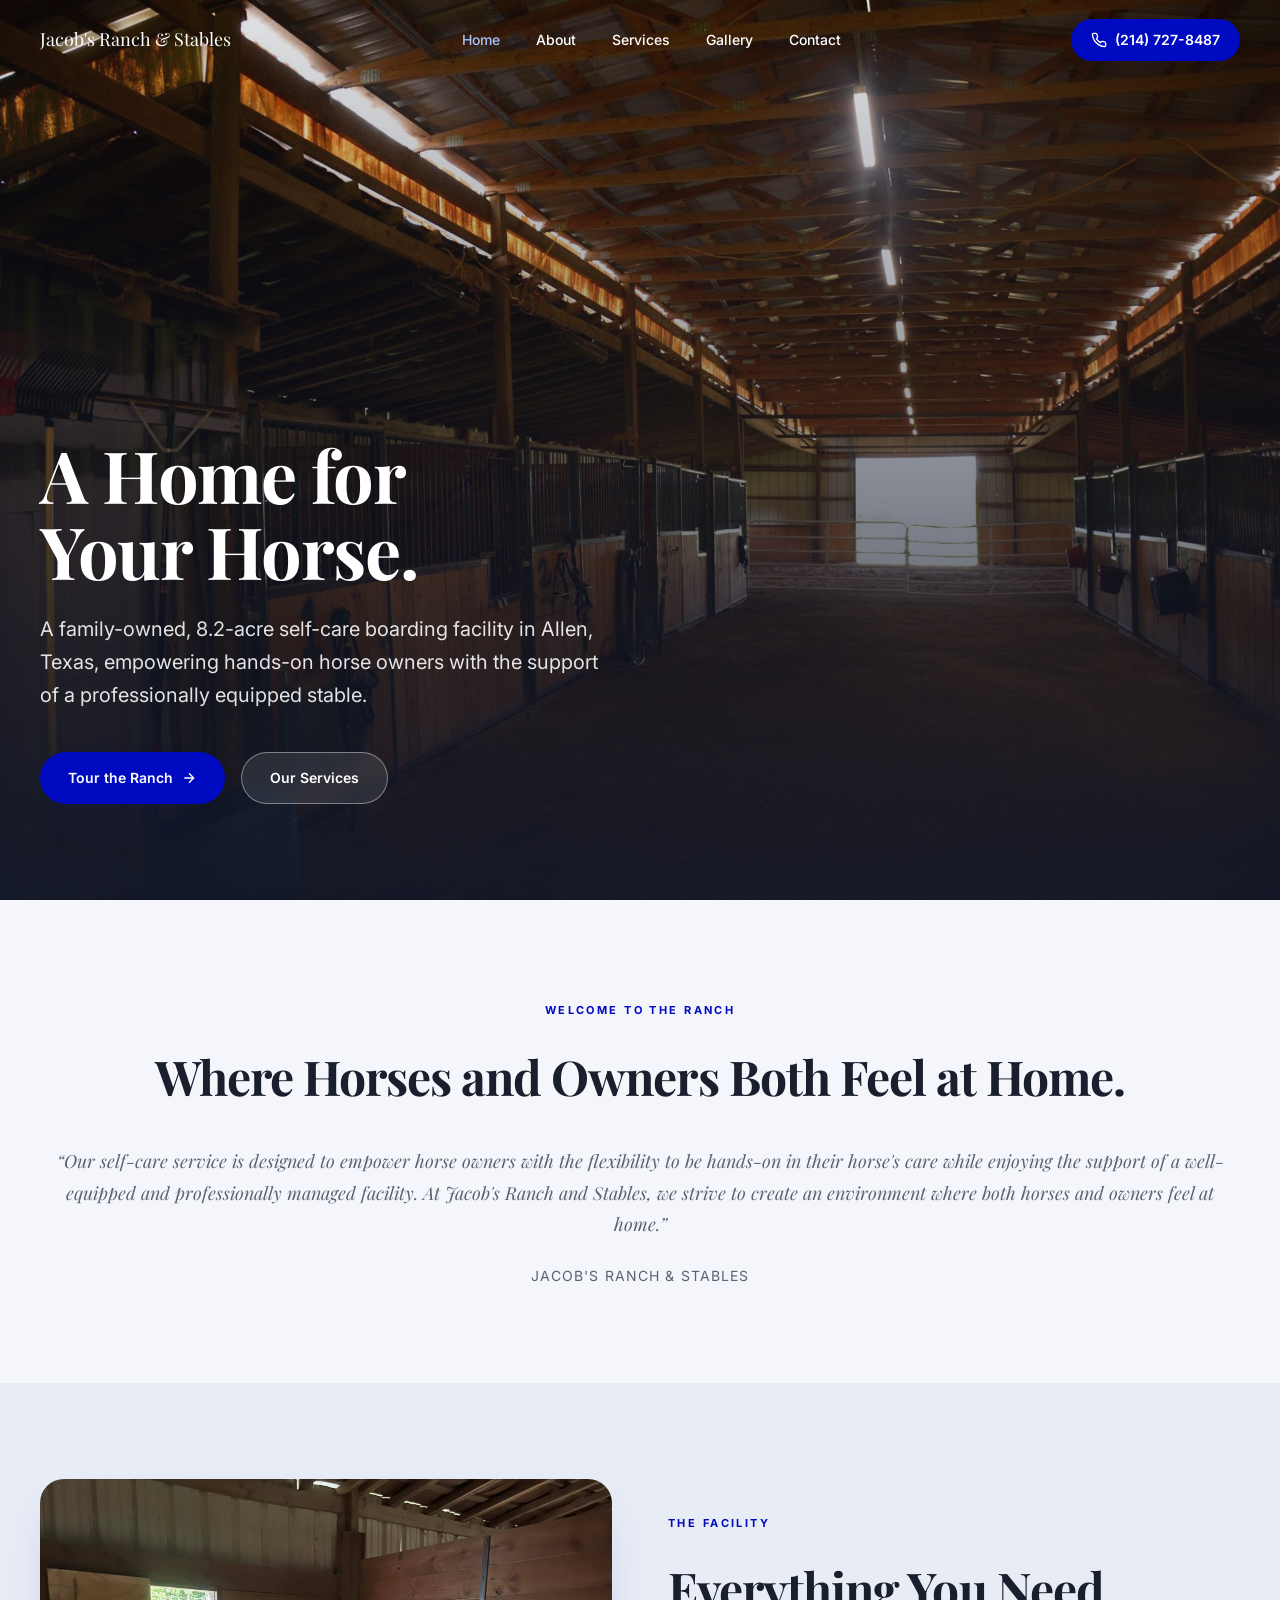
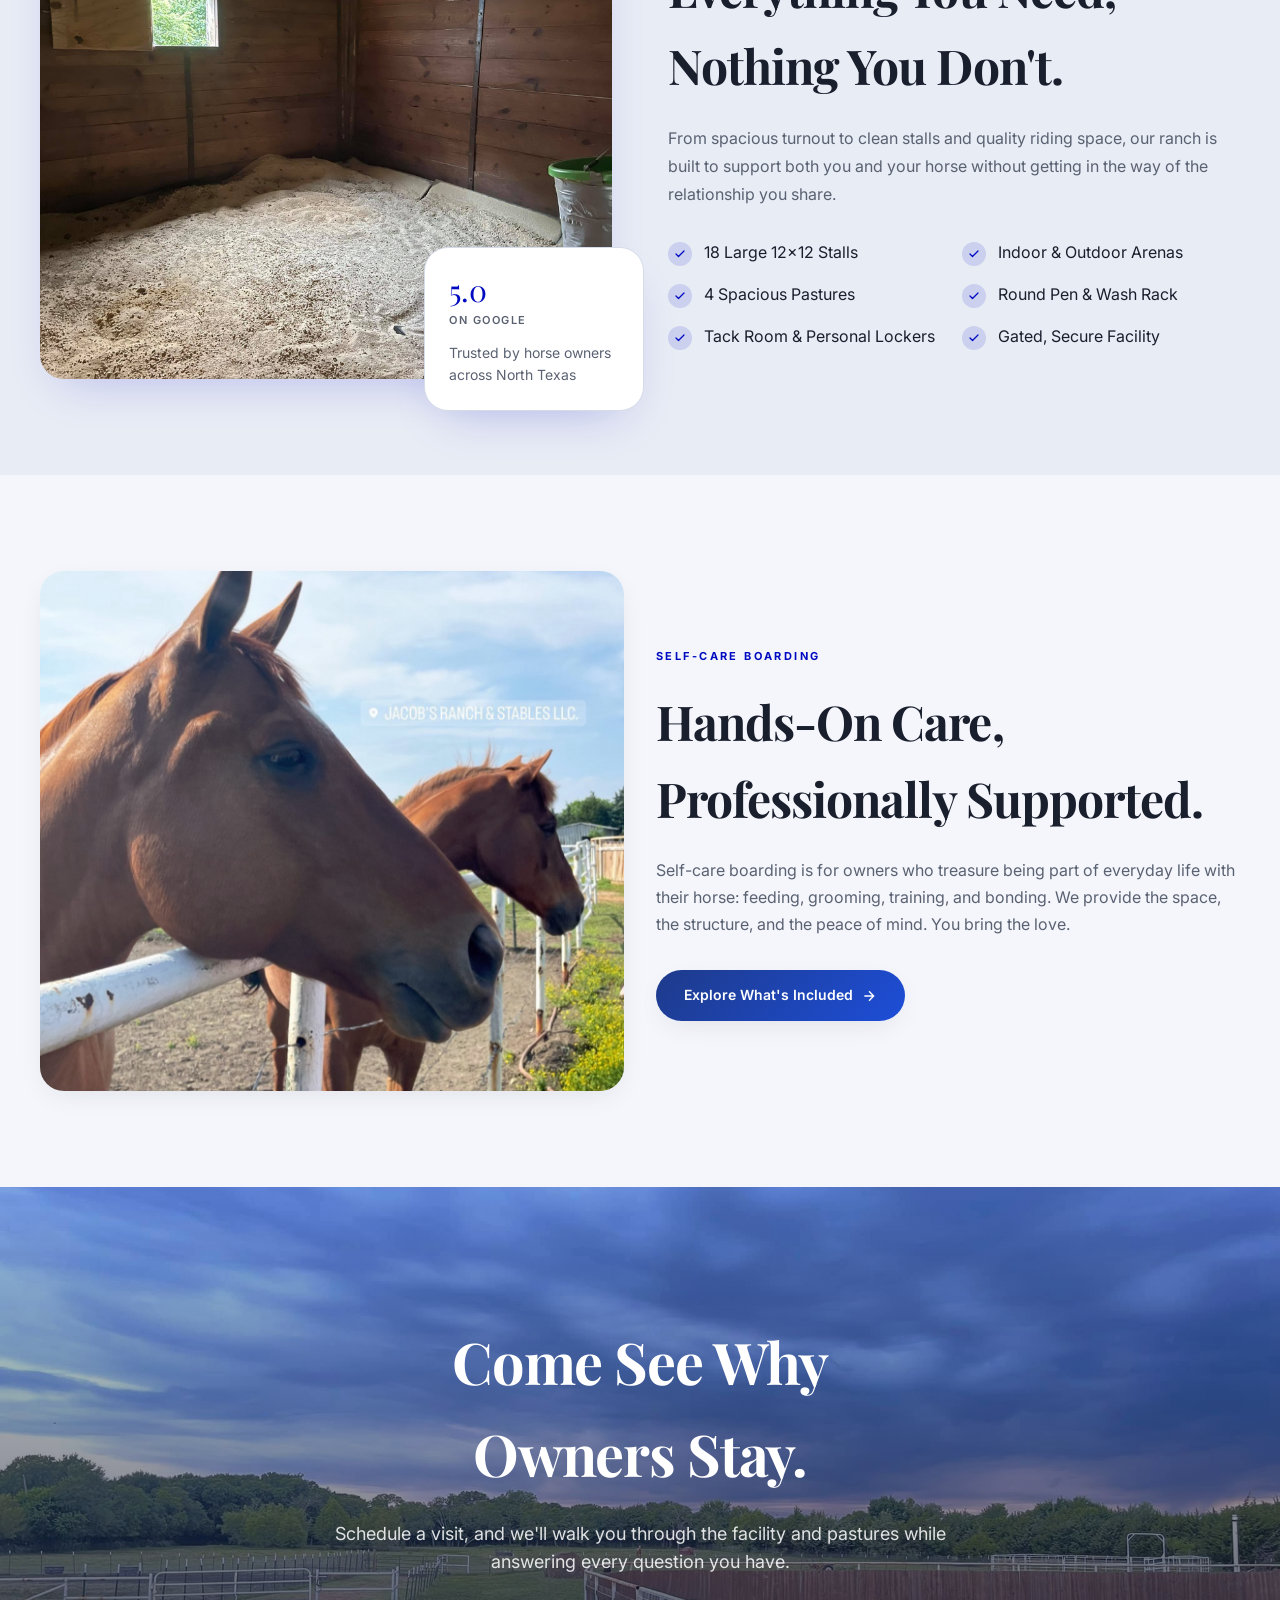
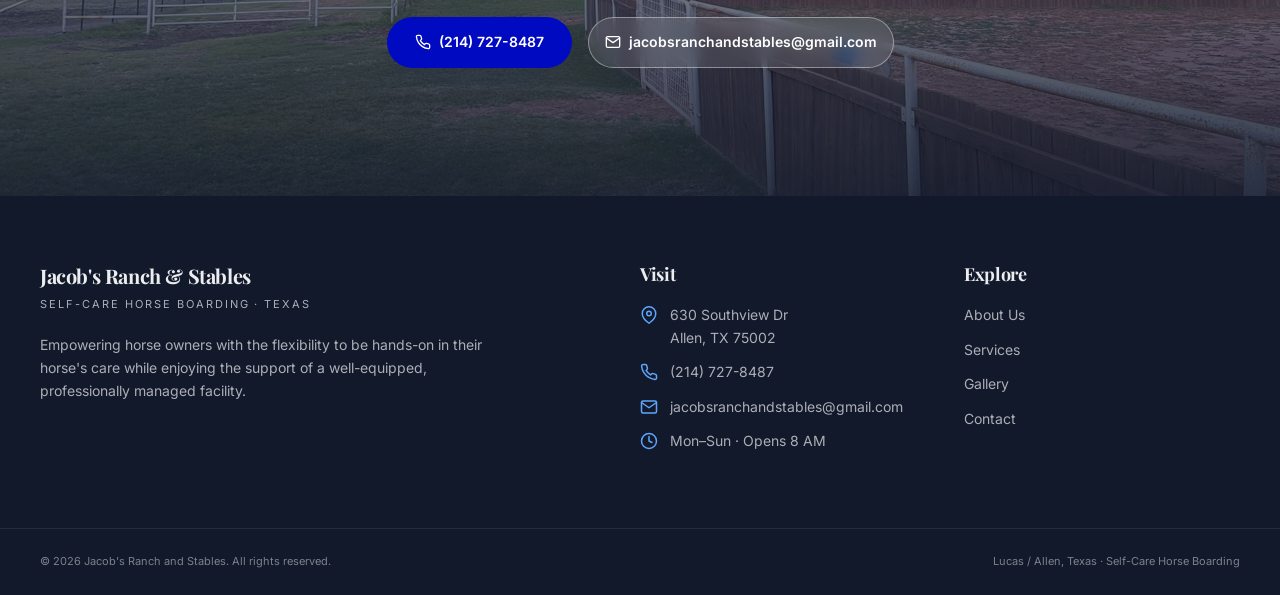
==== commit 8b9101ef: "grammar..." ====
--- a/index.html
+++ b/index.html
@@ -157,8 +157,8 @@
       <div class="container cta-banner-inner">
         <h2 class="text-balance">Come See Why Owners Stay.</h2>
         <p>
-          Schedule a visit and we'll walk you through the facility and pastures,
-          and answer every question you have.
+          Schedule a visit, and we'll walk you through the facility and pastures
+          while answering every question you have.
         </p>
         <div class="cta-banner-actions">
           <a href="tel:+12147278487" class="btn btn-accent">
